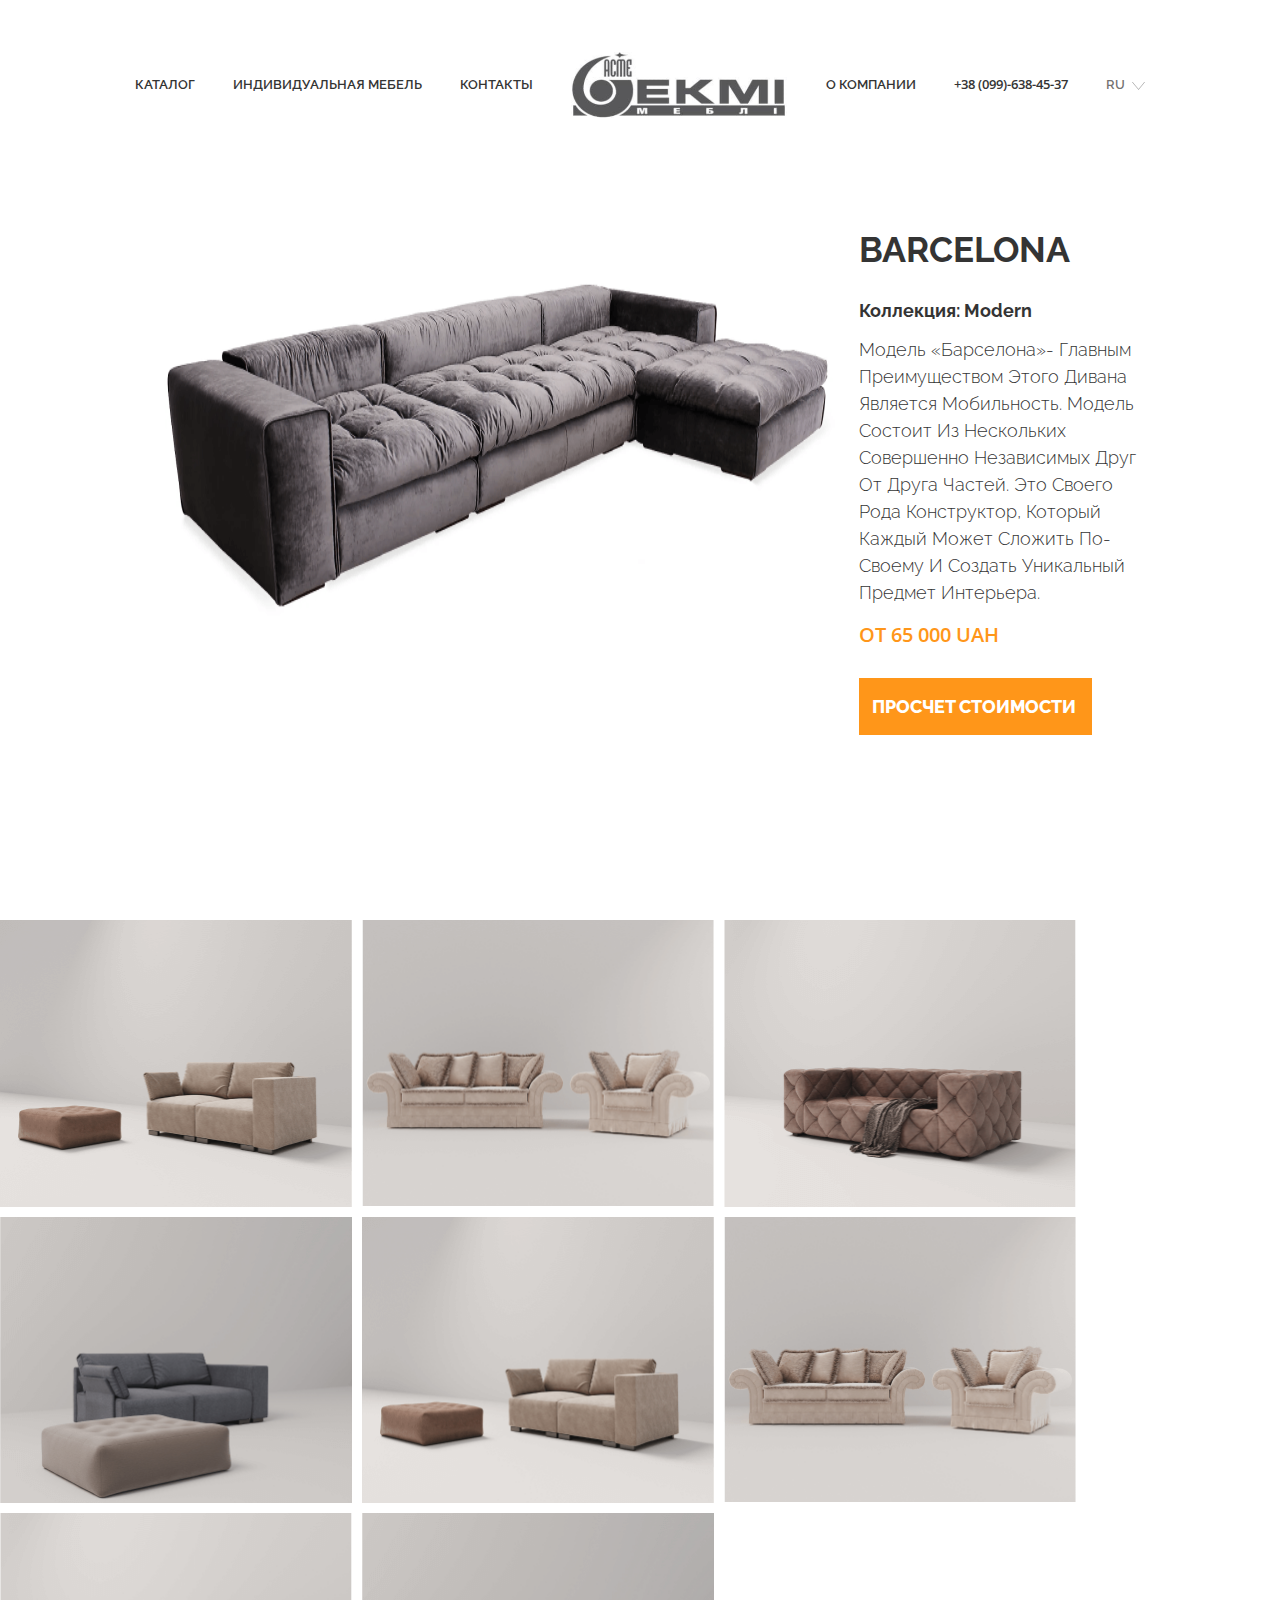
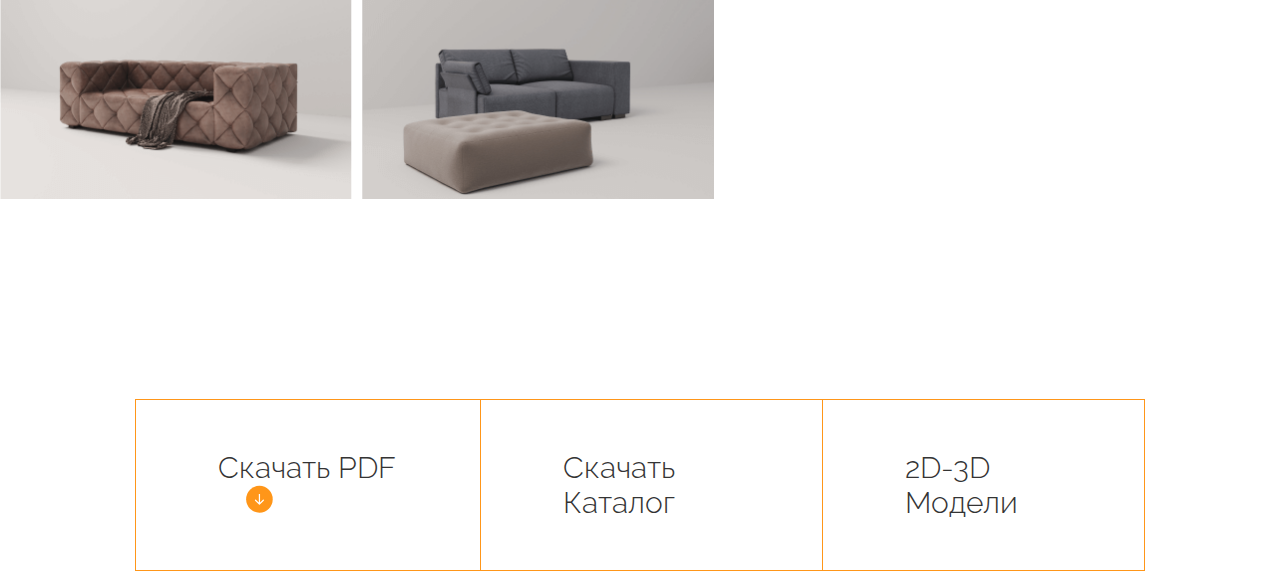
==== single_index.html @ 8197c080 "add more sections" ====
<!DOCTYPE html>
<html lang="en">
<head>
    <meta charset="UTF-8">
    <meta http-equiv="X-UA-Compatible" content="IE=edge">
    <meta name="viewport" content="width=device-width, initial-scale=1.0">
    <link rel="stylesheet" href="./css/main.css">
    <title>About</title>
</head>
<body>
    <header class="header">
        <div class="container header__container">
            <nav class="nav">
                <a href="index" class="nav__link">Каталог</a>
                <a href="index" class="nav__link">Индивидуальная мебель</a>
                <a href="index" class="nav__link">Контакты</a>
                <a href="index" class="nav__logo__link">
                    <img  class="nav__logo__img" src="./images/header-logo.svg" alt="logo image ekmi" width="216" height="66">
                </a>
                <a href="index" class="nav__link">О компании</a>
                <a href="tel:380996384537" class="nav__link1">
                    <h4 class="nav__link__tel">+38 (099)-638-45-37</h4>
                    <img  class="nav__link__icon" src="./images/Vector.svg" alt="tel image" width="21" height="21">
                </a>
                <select  class="nav__select" name="language" id="lang">
                    <option value="russia">ru</option>
                    <option value="british">uk</option>
                    <option value="uzbekistan">uz</option>
                </select>
                <button class="hamburger__btn">
                </button>
            </nav>

            <div class="hamburger__open">

            </div>
        </div>
    </header>

    <section class="hero1">
        <div class="container hero1__container">
            <img  class="hero1__img" src="./images/hero1--img.png" alt="hero iamge" width="724" height="427">
            <div class="hero1__inner">
                <h1 class="hero1__heading">Barcelona</h1>
                <h4 class="hero1__title">Коллекция: Modern</h4>
                <p class="hero1__info">Модель «Барселона»- главным преимуществом этого дивана является мобильность. Модель состоит из нескольких совершенно независимых друг от друга частей. Это своего рода конструктор, который каждый может сложить по-своему и создать уникальный предмет интерьера.</p>
                <h5 class="hero1__text">от 65 000 uah</h5>
                <a href="#" class="hero1__link">просчет стоимости</a>
            </div>
        </div>
    </section>

    <section class="list">
        <div class="container list__container">
            <ul class="list__list">
                <li class="list__list__li">
                    <img  class=" list__img1" src="./images/hero1-1.png" alt="list image" width="352" height="287">
                </li>
    
                <li class="list__list__li">
                    <img  class=" list__img1" src="./images/hero1-2.png" alt="list image" width="352" height="287">
                </li>
    
                <li class="list__list__li">
                    <img  class="list__img" src="./images/hero1-3.png" alt="list image" width="352" height="287">
                </li>
    
                <li class="list__list__li">
                    <img  class="list__img" src="./images/hero1-4.png" alt="list image" width="352" height="287">
                </li>

                <li class="list__list__li">
                    <img  class="list__img" src="./images/hero1-1.png" alt="list image" width="352" height="287">
                </li>
    
                <li class="list__list__li">
                    <img  class="list__img" src="./images/hero1-2.png" alt="list image" width="352" height="287">
                </li>
    
                <li class="list__list__li">
                    <img  class="list__img" src="./images/hero1-3.png" alt="list image" width="352" height="287">
                </li>
    
                <li class="list__list__li">
                    <img  class="list__img" src="./images/hero1-4.png" alt="list image" width="352" height="287">
                </li>
            </ul>
        </div>
    </section>

    <section class="table">
        <div class="container table__container">
            <div class="table__table">
                <h3 class="table__row table__th1 table__row3">Скачать PDF</h3>
                <h3 class="table__row table__row1">Скачать каталог</h3> 
                <h3 class="table__row table__row2">2D-3D модели</h3>
            </div>
        </div>
    </section>


</body>
</html>
---- css/main.css ----
/*! normalize.css v8.0.1 | MIT License | github.com/necolas/normalize.css */
/* Document
   ========================================================================== */
/**
 * 1. Correct the line height in all browsers.
 * 2. Prevent adjustments of font size after orientation changes in iOS.
 */
html {
  line-height: 1.15;
  /* 1 */
  -webkit-text-size-adjust: 100%;
  /* 2 */
}

/* Sections
     ========================================================================== */
/**
   * Remove the margin in all browsers.
   */
body {
  margin: 0;
}

/**
   * Render the `main` element consistently in IE.
   */
main {
  display: block;
}

/**
   * Correct the font size and margin on `h1` elements within `section` and
   * `article` contexts in Chrome, Firefox, and Safari.
   */
h1 {
  font-size: 2em;
  margin: 0.67em 0;
}

/* Grouping content
     ========================================================================== */
/**
   * 1. Add the correct box sizing in Firefox.
   * 2. Show the overflow in Edge and IE.
   */
hr {
  -webkit-box-sizing: content-box;
          box-sizing: content-box;
  /* 1 */
  height: 0;
  /* 1 */
  overflow: visible;
  /* 2 */
}

/**
   * 1. Correct the inheritance and scaling of font size in all browsers.
   * 2. Correct the odd `em` font sizing in all browsers.
   */
pre {
  font-family: monospace, monospace;
  /* 1 */
  font-size: 1em;
  /* 2 */
}

/* Text-level semantics
     ========================================================================== */
/**
   * Remove the gray background on active links in IE 10.
   */
a {
  background-color: transparent;
}

/**
   * 1. Remove the bottom border in Chrome 57-
   * 2. Add the correct text decoration in Chrome, Edge, IE, Opera, and Safari.
   */
abbr[title] {
  border-bottom: none;
  /* 1 */
  text-decoration: underline;
  /* 2 */
  -webkit-text-decoration: underline dotted;
          text-decoration: underline dotted;
  /* 2 */
}

/**
   * Add the correct font weight in Chrome, Edge, and Safari.
   */
b,
strong {
  font-weight: bolder;
}

/**
   * 1. Correct the inheritance and scaling of font size in all browsers.
   * 2. Correct the odd `em` font sizing in all browsers.
   */
code,
kbd,
samp {
  font-family: monospace, monospace;
  /* 1 */
  font-size: 1em;
  /* 2 */
}

/**
   * Add the correct font size in all browsers.
   */
small {
  font-size: 80%;
}

/**
   * Prevent `sub` and `sup` elements from affecting the line height in
   * all browsers.
   */
sub,
sup {
  font-size: 75%;
  line-height: 0;
  position: relative;
  vertical-align: baseline;
}

sub {
  bottom: -0.25em;
}

sup {
  top: -0.5em;
}

/* Embedded content
     ========================================================================== */
/**
   * Remove the border on images inside links in IE 10.
   */
img {
  border-style: none;
}

/* Forms
     ========================================================================== */
/**
   * 1. Change the font styles in all browsers.
   * 2. Remove the margin in Firefox and Safari.
   */
button,
input,
optgroup,
select,
textarea {
  font-family: inherit;
  /* 1 */
  font-size: 100%;
  /* 1 */
  line-height: 1.15;
  /* 1 */
  margin: 0;
  /* 2 */
}

/**
   * Show the overflow in IE.
   * 1. Show the overflow in Edge.
   */
button,
input {
  /* 1 */
  overflow: visible;
}

/**
   * Remove the inheritance of text transform in Edge, Firefox, and IE.
   * 1. Remove the inheritance of text transform in Firefox.
   */
button,
select {
  /* 1 */
  text-transform: none;
}

/**
   * Correct the inability to style clickable types in iOS and Safari.
   */
button,
[type="button"],
[type="reset"],
[type="submit"] {
  -webkit-appearance: button;
}

/**
   * Remove the inner border and padding in Firefox.
   */
button::-moz-focus-inner,
[type="button"]::-moz-focus-inner,
[type="reset"]::-moz-focus-inner,
[type="submit"]::-moz-focus-inner {
  border-style: none;
  padding: 0;
}

/**
   * Restore the focus styles unset by the previous rule.
   */
button:-moz-focusring,
[type="button"]:-moz-focusring,
[type="reset"]:-moz-focusring,
[type="submit"]:-moz-focusring {
  outline: 1px dotted ButtonText;
}

/**
   * Correct the padding in Firefox.
   */
fieldset {
  padding: 0.35em 0.75em 0.625em;
}

/**
   * 1. Correct the text wrapping in Edge and IE.
   * 2. Correct the color inheritance from `fieldset` elements in IE.
   * 3. Remove the padding so developers are not caught out when they zero out
   *    `fieldset` elements in all browsers.
   */
legend {
  -webkit-box-sizing: border-box;
          box-sizing: border-box;
  /* 1 */
  color: inherit;
  /* 2 */
  display: table;
  /* 1 */
  max-width: 100%;
  /* 1 */
  padding: 0;
  /* 3 */
  white-space: normal;
  /* 1 */
}

/**
   * Add the correct vertical alignment in Chrome, Firefox, and Opera.
   */
progress {
  vertical-align: baseline;
}

/**
   * Remove the default vertical scrollbar in IE 10+.
   */
textarea {
  overflow: auto;
}

/**
   * 1. Add the correct box sizing in IE 10.
   * 2. Remove the padding in IE 10.
   */
[type="checkbox"],
[type="radio"] {
  -webkit-box-sizing: border-box;
          box-sizing: border-box;
  /* 1 */
  padding: 0;
  /* 2 */
}

/**
   * Correct the cursor style of increment and decrement buttons in Chrome.
   */
[type="number"]::-webkit-inner-spin-button,
[type="number"]::-webkit-outer-spin-button {
  height: auto;
}

/**
   * 1. Correct the odd appearance in Chrome and Safari.
   * 2. Correct the outline style in Safari.
   */
[type="search"] {
  -webkit-appearance: textfield;
  /* 1 */
  outline-offset: -2px;
  /* 2 */
}

/**
   * Remove the inner padding in Chrome and Safari on macOS.
   */
[type="search"]::-webkit-search-decoration {
  -webkit-appearance: none;
}

/**
   * 1. Correct the inability to style clickable types in iOS and Safari.
   * 2. Change font properties to `inherit` in Safari.
   */
::-webkit-file-upload-button {
  -webkit-appearance: button;
  /* 1 */
  font: inherit;
  /* 2 */
}

/* Interactive
     ========================================================================== */
/*
   * Add the correct display in Edge, IE 10+, and Firefox.
   */
details {
  display: block;
}

/*
   * Add the correct display in all browsers.
   */
summary {
  display: list-item;
}

/* Misc
     ========================================================================== */
/**
   * Add the correct display in IE 10+.
   */
template {
  display: none;
}

/**
   * Add the correct display in IE 10.
   */
[hidden] {
  display: none;
}

/* open-sans-300 - cyrillic */
@font-face {
  font-family: 'Open Sans';
  font-style: normal;
  font-weight: 300;
  src: url("../fonts/open-sans-v28-cyrillic-300.woff2") format("woff2"), url("../fonts/open-sans-v28-cyrillic-300.woff") format("woff"), url("../fonts/open-sans-v28-cyrillic-300.ttf") format("truetype");
}

/* open-sans-600 - cyrillic */
@font-face {
  font-family: 'Open Sans';
  font-style: normal;
  font-weight: 600;
  src: url("../fonts/open-sans-v28-cyrillic-600.woff2") format("woff2"), url("../fonts/open-sans-v28-cyrillic-600.woff") format("woff"), url("../fonts/open-sans-v28-cyrillic-600.ttf") format("truetype");
}

/* raleway-300 - cyrillic */
@font-face {
  font-family: 'Raleway';
  font-style: normal;
  font-weight: 300;
  src: url("../fonts/raleway-v26-cyrillic-300.woff2") format("woff2"), url("../fonts/raleway-v26-cyrillic-300.woff") format("woff"), url("../fonts/raleway-v26-cyrillic-300.ttf") format("truetype");
}

/* raleway-regular - cyrillic */
@font-face {
  font-family: 'Raleway';
  font-style: normal;
  font-weight: 400;
  src: url("../fonts/raleway-v26-cyrillic-regular.woff2") format("woff2"), url("../fonts/raleway-v26-cyrillic-regular.woff") format("woff"), url("../fonts/raleway-v26-cyrillic-regular.ttf") format("truetype");
}

/* raleway-500 - cyrillic */
@font-face {
  font-family: 'Raleway';
  font-style: normal;
  font-weight: 500;
  src: url("../fonts/raleway-v26-cyrillic-500.woff2") format("woff2"), url("../fonts/raleway-v26-cyrillic-500.woff") format("woff"), url("../fonts/raleway-v26-cyrillic-500.ttf") format("truetype");
}

/* raleway-600 - cyrillic */
@font-face {
  font-family: 'Raleway';
  font-style: normal;
  font-weight: 600;
  src: url("../fonts/raleway-v26-cyrillic-600.woff2") format("woff2"), url("../fonts/raleway-v26-cyrillic-600.woff") format("woff"), url("../fonts/raleway-v26-cyrillic-600.ttf") format("truetype");
}

/* raleway-700 - cyrillic */
@font-face {
  font-family: 'Raleway';
  font-style: normal;
  font-weight: 700;
  src: url("../fonts/raleway-v26-cyrillic-700.woff2") format("woff2"), url("../fonts/raleway-v26-cyrillic-700.woff") format("woff"), url("../fonts/raleway-v26-cyrillic-700.ttf") format("truetype");
}

/* raleway-800 - cyrillic */
@font-face {
  font-family: 'Raleway';
  font-style: normal;
  font-weight: 800;
  src: url("../fonts/raleway-v26-cyrillic-800.woff2") format("woff2"), url("../fonts/raleway-v26-cyrillic-800.woff") format("woff"), url("../fonts/raleway-v26-cyrillic-800.ttf") format("truetype");
}

/* roboto-300 - cyrillic */
@font-face {
  font-family: 'Roboto';
  font-style: normal;
  font-weight: 300;
  src: url("../fonts/roboto-v29-cyrillic-300.woff2") format("woff2"), url("../fonts/roboto-v29-cyrillic-300.woff") format("woff"), url("../fonts/roboto-v29-cyrillic-300.ttf") format("truetype");
}

/* roboto-500 - cyrillic */
@font-face {
  font-family: 'Roboto';
  font-style: normal;
  font-weight: 500;
  src: url("../fonts/roboto-v29-cyrillic-500.woff2") format("woff2"), url("../fonts/roboto-v29-cyrillic-500.woff") format("woff"), url("../fonts/roboto-v29-cyrillic-500.ttf") format("truetype");
}

html {
  height: 100%;
  scroll-behavior: smooth;
  -webkit-box-sizing: border-box;
          box-sizing: border-box;
}

*,
*::before,
*::after {
  -webkit-box-sizing: border-box;
          box-sizing: border-box;
  margin: 0;
  padding: 0;
}

body {
  display: -webkit-box;
  display: -ms-flexbox;
  display: flex;
  -webkit-box-orient: vertical;
  -webkit-box-direction: normal;
      -ms-flex-direction: column;
          flex-direction: column;
  height: 100%;
  font-family: 'Raleway', "Arial", sans-serif;
  font-weight: 500;
}

ul {
  list-style: none;
}

a {
  text-decoration: none;
}

img {
  max-width: 100%;
  height: auto;
  vertical-align: middle;
}

.visually-hidden {
  clip: rect(0 0 0 0);
  -webkit-clip-path: inset(50%);
          clip-path: inset(50%);
  height: 1px;
  overflow: hidden;
  position: absolute;
  white-space: nowrap;
  width: 1px;
}

.container {
  width: 100%;
  max-width: 1440px;
  margin: 0 auto;
  padding: 0 135px;
}

.header {
  padding: 52px 0 25px;
}

.nav {
  display: -webkit-box;
  display: -ms-flexbox;
  display: flex;
  -webkit-box-pack: justify;
      -ms-flex-pack: justify;
          justify-content: space-between;
  -webkit-box-align: center;
      -ms-flex-align: center;
          align-items: center;
}

.nav__link {
  font-weight: 600;
  font-size: 13px;
  line-height: 150%;
  display: -webkit-box;
  display: -ms-flexbox;
  display: flex;
  -webkit-box-align: center;
      -ms-flex-align: center;
          align-items: center;
  text-transform: uppercase;
  color: #343434;
}

.nav__select {
  padding-right: 20px;
  background-image: url("./../images/header-down-arrow.svg");
  background-size: auto;
  background-repeat: no-repeat;
  background-position: center right;
  -webkit-appearance: none;
     -moz-appearance: none;
          appearance: none;
  text-transform: uppercase;
  font-weight: 600;
  font-size: 13px;
  line-height: 150%;
  display: -webkit-box;
  display: -ms-flexbox;
  display: flex;
  -webkit-box-align: center;
      -ms-flex-align: center;
          align-items: center;
  color: rgba(52, 52, 52, 0.7);
  border: none;
  background-color: #fff;
}

.nav__link__tel {
  font-family: 'Open Sans';
  font-weight: 600;
  font-size: 13px;
  line-height: 150%;
  text-transform: uppercase;
  color: #343434;
}

.hamburger__btn {
  border: none;
  display: none;
  background-color: #ffffff;
}

.main {
  -webkit-box-flex: 1;
      -ms-flex-positive: 1;
          flex-grow: 1;
}

.hero__list {
  display: -webkit-box;
  display: -ms-flexbox;
  display: flex;
  -webkit-box-align: center;
      -ms-flex-align: center;
          align-items: center;
  margin-bottom: 60px;
}

.hero__link {
  display: -webkit-box;
  display: -ms-flexbox;
  display: flex;
  -webkit-box-orient: vertical;
  -webkit-box-direction: normal;
      -ms-flex-direction: column;
          flex-direction: column;
  -webkit-box-align: center;
      -ms-flex-align: center;
          align-items: center;
}

.hero__title1 {
  -webkit-transform: translateX(17px);
          transform: translateX(17px);
  text-align: center;
}

.hero__title {
  font-family: 'Open Sans';
  font-weight: 600;
  font-size: 13px;
  line-height: 150%;
  -webkit-transform: translateX(13px);
          transform: translateX(13px);
  display: -webkit-box;
  display: -ms-flexbox;
  display: flex;
  -webkit-box-align: center;
      -ms-flex-align: center;
          align-items: center;
  text-transform: uppercase;
  color: #343434;
}

.hero__block__select {
  padding-right: 20px;
  background-image: url("./../images/header-down-arrow.svg");
  background-size: auto;
  background-repeat: no-repeat;
  background-position: center right;
  -webkit-appearance: none;
     -moz-appearance: none;
          appearance: none;
  text-transform: uppercase;
  font-weight: 600;
  font-size: 13px;
  line-height: 150%;
  display: -webkit-box;
  display: -ms-flexbox;
  display: flex;
  -webkit-box-align: center;
      -ms-flex-align: center;
          align-items: center;
  color: rgba(52, 52, 52, 0.7);
  border: none;
  cursor: pointer;
  background-color: #fff;
}

.select__btn__btn {
  border: none;
  cursor: pointer;
}

.hero__block {
  display: -webkit-box;
  display: -ms-flexbox;
  display: flex;
  -webkit-box-pack: justify;
      -ms-flex-pack: justify;
          justify-content: space-between;
  -webkit-box-align: center;
      -ms-flex-align: center;
          align-items: center;
}

.select__btn {
  display: -webkit-box;
  display: -ms-flexbox;
  display: flex;
  -webkit-column-gap: 20px;
          column-gap: 20px;
}

.hero__btn {
  display: -webkit-box;
  display: -ms-flexbox;
  display: flex;
  -webkit-box-align: center;
      -ms-flex-align: center;
          align-items: center;
  -webkit-box-pack: justify;
      -ms-flex-pack: justify;
          justify-content: space-between;
  -webkit-column-gap: 43px;
          column-gap: 43px;
}

.hero__form {
  display: -webkit-box;
  display: -ms-flexbox;
  display: flex;
  -webkit-box-align: center;
      -ms-flex-align: center;
          align-items: center;
  border: 1px solid #343434;
}

.hero__input {
  padding: 7px 0 6px 12px;
  font-size: 18px;
  line-height: 127.5%;
  display: -webkit-box;
  display: -ms-flexbox;
  display: flex;
  -webkit-box-align: center;
      -ms-flex-align: center;
          align-items: center;
  letter-spacing: 0.05em;
  border: none;
  outline: none;
  color: black;
}

.hero__input::-webkit-input-placeholder {
  color: #D1D1D1;
}

.hero__input:-ms-input-placeholder {
  color: #D1D1D1;
}

.hero__input::-ms-input-placeholder {
  color: #D1D1D1;
}

.hero__input::placeholder {
  color: #D1D1D1;
}

.form__img {
  margin-right: 12px;
  cursor: pointer;
}

.nav__link__icon {
  display: none;
}

.small__btn__btn {
  display: none;
}

.product {
  margin-top: 68px;
}

.product__list {
  margin-bottom: 60px;
  display: -webkit-box;
  display: -ms-flexbox;
  display: flex;
  -ms-flex-wrap: wrap;
      flex-wrap: wrap;
  gap: 68px 30px;
}

.product__list_item {
  padding-left: 10px;
  display: -webkit-box;
  display: -ms-flexbox;
  display: flex;
  -webkit-box-align: center;
      -ms-flex-align: center;
          align-items: center;
  -ms-flex-pack: distribute;
      justify-content: space-around;
  min-width: 570px;
  min-height: 278px;
  background-color: #F2F3F5;
}

.product__title {
  font-size: 18px;
  line-height: 22px;
  text-transform: uppercase;
  color: #4B4844;
}

.product__info {
  max-width: 259px;
  font-weight: 300;
  font-size: 12px;
  line-height: 127.5%;
  display: -webkit-box;
  display: -ms-flexbox;
  display: flex;
  -webkit-box-align: center;
      -ms-flex-align: center;
          align-items: center;
  letter-spacing: 0.1em;
  color: #4B4844;
}

.product__button {
  min-width: 1170px;
  display: -webkit-box;
  display: -ms-flexbox;
  display: flex;
  -webkit-box-align: center;
      -ms-flex-align: center;
          align-items: center;
  -webkit-box-pack: center;
      -ms-flex-pack: center;
          justify-content: center;
  gap: 15px;
}

.product__btn {
  background-color: #ffffff;
  border: none;
}

.button__link {
  margin: 73px auto 0;
  max-width: 188px;
  padding: 14px 15px;
  display: block;
  font-weight: 700;
  font-size: 16px;
  line-height: 150%;
  text-align: center;
  text-transform: uppercase;
  color: #ffffff;
  background-color: #FF9619;
}

.button__link:hover {
  background-color: #da5c5c;
  -webkit-transition: 0.3s;
  transition: 0.3s;
}

.post {
  margin-top: 160px;
  background-color: #A9C2BE;
}

.post__container {
  background-image: url("./../images/20000_Post.png");
  background-size: 670px 578px;
  background-position: left center;
  background-repeat: no-repeat;
  max-width: 1167px;
  padding: 26px 0 36px;
}

.post__block {
  -webkit-transform: translateX(600px);
          transform: translateX(600px);
  max-width: 470px;
  padding: 31px 49px 17px 50px;
  background-color: #fff;
}

.post__title {
  font-size: 14px;
  line-height: 16px;
  color: #FF9619;
}

.post__heading {
  margin: 15px 0 20px;
  font-weight: 700;
  font-size: 28px;
  line-height: 33px;
  text-transform: uppercase;
  color: #343434;
}

.post__form {
  display: -webkit-box;
  display: -ms-flexbox;
  display: flex;
  -webkit-box-orient: vertical;
  -webkit-box-direction: normal;
      -ms-flex-direction: column;
          flex-direction: column;
}

.post__input {
  margin-bottom: 25px;
  border: none;
  padding-bottom: 5px;
  border-bottom: 1px solid #d1d1d1;
}

.post__input::-webkit-input-placeholder {
  font-weight: 400;
  font-size: 14px;
  line-height: 16px;
  color: #343434;
  opacity: 0.5;
}

.post__input:-ms-input-placeholder {
  font-weight: 400;
  font-size: 14px;
  line-height: 16px;
  color: #343434;
  opacity: 0.5;
}

.post__input::-ms-input-placeholder {
  font-weight: 400;
  font-size: 14px;
  line-height: 16px;
  color: #343434;
  opacity: 0.5;
}

.post__input::placeholder {
  font-weight: 400;
  font-size: 14px;
  line-height: 16px;
  color: #343434;
  opacity: 0.5;
}

.input__block {
  display: -webkit-box;
  display: -ms-flexbox;
  display: flex;
  -webkit-box-align: center;
      -ms-flex-align: center;
          align-items: center;
}

.checkbox__title {
  font-weight: 400;
  font-size: 11px;
  line-height: 13px;
  color: #343434;
  opacity: 0.5;
}

.input__checkbox[type="checkbox"] {
  margin-right: 10px;
  width: 20px;
  height: 20px;
  background-color: #000;
  border: 1px solid #D1D1D1;
}

.button__input {
  margin-top: 29px;
  margin-left: 73px;
  width: 209px;
  padding: 13px 20px;
  font-weight: 700;
  font-size: 16px;
  line-height: 150%;
  text-align: center;
  text-transform: uppercase;
  color: #FFFFFF;
  background-color: #FF9619;
  border: none;
}

.post__block:before {
  display: inline-block;
  content: '';
  background-image: url("./../images/o.svg");
  background-size: contain;
  background-repeat: no-repeat;
  width: 118px;
  height: 131px;
  position: absolute;
  left: -78px;
  top: -16px;
}

.footer {
  margin-top: 300px;
  padding-top: 80px;
  background-color: #5B5B5B;
}

.footer__container {
  position: relative;
  display: -webkit-box;
  display: -ms-flexbox;
  display: flex;
  -webkit-box-orient: vertical;
  -webkit-box-direction: normal;
      -ms-flex-direction: column;
          flex-direction: column;
}

.footer__container:after {
  position: absolute;
  display: block;
  content: '';
  background-image: url("./../images/footer__ekmi.svg");
  background-repeat: no-repeat;
  background-size: contain;
  background-position: right;
  width: 364px;
  height: 96px;
  top: -173px;
  right: 0;
  padding-top: 60px;
}

.footer__list {
  display: -webkit-box;
  display: -ms-flexbox;
  display: flex;
  gap: 100px;
}

.footer__list__item1 {
  display: -webkit-box;
  display: -ms-flexbox;
  display: flex;
  -webkit-box-orient: vertical;
  -webkit-box-direction: normal;
      -ms-flex-direction: column;
          flex-direction: column;
  gap: 32px;
  margin-left: 80px;
}

.footer__tel__link {
  font-family: 'Open Sans';
  font-weight: 600;
  font-size: 13px;
  line-height: 150%;
  display: -webkit-box;
  display: -ms-flexbox;
  display: flex;
  -webkit-box-align: center;
      -ms-flex-align: center;
          align-items: center;
  text-transform: uppercase;
  color: #FFFFFF;
}

.footer__btn {
  position: relative;
  padding: 7px 40px 8px 20px;
  font-family: 'Open Sans';
  font-style: normal;
  font-weight: 600;
  font-size: 13px;
  line-height: 150%;
  display: -webkit-box;
  display: -ms-flexbox;
  display: flex;
  -webkit-box-align: center;
      -ms-flex-align: center;
          align-items: center;
  text-transform: uppercase;
  color: #FFFFFF;
  background-color: #FF9619;
  border: none;
  display: flex;
  -ms-flex-pack: distribute;
      justify-content: space-around;
  cursor: pointer;
}

.footer__btn:after {
  right: 11px;
  position: absolute;
  display: block;
  content: '';
  background-image: url("./../images/footer-arrow.svg");
  background-repeat: no-repeat;
  background-size: contain;
  background-position: right center;
  width: 14.45px;
  height: 12px;
}

.footer__link {
  font-size: 13px;
  line-height: 150%;
  display: -webkit-box;
  display: -ms-flexbox;
  display: flex;
  -webkit-box-align: center;
      -ms-flex-align: center;
          align-items: center;
  letter-spacing: 0.16em;
  text-transform: capitalize;
  color: #FFFFFF;
  margin-bottom: 25px;
}

.footer__list__item {
  display: -webkit-box;
  display: -ms-flexbox;
  display: flex;
  -webkit-box-orient: vertical;
  -webkit-box-direction: normal;
      -ms-flex-direction: column;
          flex-direction: column;
}

.footer__info {
  -webkit-box-pack: center;
      -ms-flex-pack: center;
          justify-content: center;
  margin-bottom: 29px;
  margin-top: 80px;
  font-size: 12px;
  line-height: 150%;
  display: -webkit-box;
  display: -ms-flexbox;
  display: flex;
  -webkit-box-align: center;
      -ms-flex-align: center;
          align-items: center;
  text-align: center;
  letter-spacing: 0.16em;
  text-transform: capitalize;
  color: #FFFFFF;
}

.footer__block {
  display: -webkit-box;
  display: -ms-flexbox;
  display: flex;
  -webkit-box-align: center;
      -ms-flex-align: center;
          align-items: center;
  max-width: 70px;
  -webkit-box-pack: justify;
      -ms-flex-pack: justify;
          justify-content: space-between;
}

.footer__top {
  display: none;
}

@media only screen and (max-width: 375px) {
  .header > .container {
    padding: 0px 18px 0;
  }
  .header {
    padding: 14px 0 30px;
  }
  .nav {
    display: -webkit-box;
    display: -ms-flexbox;
    display: flex;
    -webkit-box-pack: justify;
        -ms-flex-pack: justify;
            justify-content: space-between;
    -webkit-box-align: center;
        -ms-flex-align: center;
            align-items: center;
  }
  .hamburger__btn {
    display: block;
  }
  .nav__select {
    -webkit-box-ordinal-group: 0;
        -ms-flex-order: -1;
            order: -1;
    background-color: #fff;
  }
  .nav__link {
    display: none;
  }
  .nav__logo__link {
    -webkit-box-ordinal-group: -1;
        -ms-flex-order: -2;
            order: -2;
  }
  .nav__logo__img {
    width: 111px;
    height: 34px;
  }
  .nav__select {
    padding-right: 20px;
    background-image: url("./../images/header-down-arrow.svg");
    background-size: auto;
    background-repeat: no-repeat;
    background-position: center right;
    -webkit-appearance: none;
       -moz-appearance: none;
            appearance: none;
    text-transform: uppercase;
    font-weight: 600;
    font-size: 13px;
    line-height: 150%;
    display: -webkit-box;
    display: -ms-flexbox;
    display: flex;
    -webkit-box-align: center;
        -ms-flex-align: center;
            align-items: center;
    color: rgba(52, 52, 52, 0.7);
    border: none;
  }
  .nav__link__tel {
    display: none;
  }
  .nav__link__icon {
    display: block;
  }
  .hero__list {
    display: none;
  }
  .hero__link {
    display: none;
  }
  .hero > .container {
    padding: 0 58px 0 17px;
  }
  .hero__block__select {
    background-color: #fff;
  }
  .select__btn__btn {
    border: none;
  }
  .hero__block {
    text-align: left;
    display: -webkit-box;
    display: -ms-flexbox;
    display: flex;
    -webkit-box-orient: vertical;
    -webkit-box-direction: normal;
        -ms-flex-direction: column;
            flex-direction: column;
    -webkit-box-align: start;
        -ms-flex-align: start;
            align-items: flex-start;
  }
  .select__btn {
    display: none;
    -webkit-column-gap: 20px;
            column-gap: 20px;
  }
  .hero__btn {
    display: -webkit-box;
    display: -ms-flexbox;
    display: flex;
    -webkit-box-align: center;
        -ms-flex-align: center;
            align-items: center;
    -webkit-box-pack: justify;
        -ms-flex-pack: justify;
            justify-content: space-between;
    -webkit-column-gap: 43px;
            column-gap: 43px;
  }
  .hero__form {
    margin-left: 36px;
    margin-top: 30px;
    display: -webkit-box;
    display: -ms-flexbox;
    display: flex;
    -webkit-box-align: center;
        -ms-flex-align: center;
            align-items: center;
    border: 1px solid #343434;
  }
  .hero__input {
    padding: 7px 0 6px 12px;
    font-size: 18px;
    line-height: 127.5%;
    display: -webkit-box;
    display: -ms-flexbox;
    display: flex;
    -webkit-box-align: center;
        -ms-flex-align: center;
            align-items: center;
    letter-spacing: 0.05em;
    border: none;
    outline: none;
    color: black;
  }
  .hero__button {
    display: -webkit-box;
    display: -ms-flexbox;
    display: flex;
    min-width: 300px;
    -webkit-box-pack: justify;
        -ms-flex-pack: justify;
            justify-content: space-between;
    -webkit-box-align: center;
        -ms-flex-align: center;
            align-items: center;
  }
  .nav__link__icon {
    display: none;
  }
  .small__btn__btn {
    display: inline-block;
    border: none;
    background-color: #ffffff;
  }
  .product > .container {
    padding: 0;
  }
  .product {
    margin-top: 60px;
    margin-left: 22px;
  }
  .product__img {
    display: none;
  }
  .product__list {
    max-width: 341px;
    display: -webkit-box;
    display: -ms-flexbox;
    display: flex;
    -ms-flex-wrap: wrap;
        flex-wrap: wrap;
    gap: 70px 19px;
  }
  .product__list_item {
    padding-left: 10px;
    display: -webkit-box;
    display: -ms-flexbox;
    display: flex;
    -webkit-box-align: center;
        -ms-flex-align: center;
            align-items: center;
    -webkit-box-orient: vertical;
    -webkit-box-direction: normal;
        -ms-flex-direction: column;
            flex-direction: column;
    min-width: 160px;
    min-height: 165px;
    background-color: #F2F3F5;
  }
  .product__title {
    -webkit-transform: translateY(105px);
            transform: translateY(105px);
    font-size: 18px;
    line-height: 22px;
    text-transform: uppercase;
    color: #4B4844;
  }
  .product__info {
    display: none;
  }
  .product__list_item {
    background-position: center;
    background-size: auto;
    background-repeat: no-repeat;
  }
  .product__list_item1 {
    background-image: url("./../images/1.png");
  }
  .product__list_item2 {
    background-image: url("./../images/2.png");
  }
  .product__list_item3 {
    background-image: url("./../images/3.png");
  }
  .product__list_item4 {
    background-image: url("./../images/4.png");
  }
  .product__list_item5 {
    background-image: url("./../images/5.png");
  }
  .product__list_item6 {
    background-image: url("./../images/6.png");
  }
  .product__list_item7 {
    background-image: url("./../images/7.png");
  }
  .product__list_item8 {
    background-image: url("./../images/8.png");
  }
  .product__list_item9 {
    background-image: url("./../images/9.png");
  }
  .product__list_item10 {
    background-image: url("./../images/10.png");
  }
  .product__list_item11 {
    background-image: url("./../images/11.png");
  }
  .product__list_item12 {
    background-image: url("./../images/12.png");
  }
  .product__list_item13 {
    background-image: url("./../images/13.png");
  }
  .product__list_item14 {
    background-image: url("./../images/14.png");
  }
  .product__list_item15 {
    background-image: url("./../images/15.png");
  }
  .product__list_item16 {
    background-image: url("./../images/16.png");
  }
  .product__button {
    min-width: 0;
    width: 353px;
    display: -webkit-box;
    display: -ms-flexbox;
    display: flex;
    -webkit-box-align: center;
        -ms-flex-align: center;
            align-items: center;
    -webkit-box-pack: center;
        -ms-flex-pack: center;
            justify-content: center;
    gap: 15px;
  }
  .product__btn {
    background-color: #ffffff;
    border: none;
  }
  .button__link {
    margin: 40px auto 0;
    max-width: 188px;
    padding: 14px 15px;
    display: block;
    font-weight: 700;
    font-size: 16px;
    line-height: 150%;
    text-align: center;
    text-transform: uppercase;
    color: #ffffff;
    background-color: #FF9619;
  }
  .button__link:hover {
    background-color: #da5c5c;
    -webkit-transition: 0.3s;
    transition: 0.3s;
  }
  .post {
    margin-top: 160px;
    margin-bottom: 160px;
    background-color: #A9C2BE;
  }
  .post__container {
    background-color: #A9C2BE;
    background-image: none;
    max-width: 1167px;
    padding: 26px 0 36px;
  }
  .post__block {
    -webkit-transform: translateX(17px);
            transform: translateX(17px);
    max-width: 340px;
    padding: 31px 35px 17px 36px;
    background-color: #fff;
  }
  .post__title {
    font-size: 10px;
    line-height: 12px;
    color: #FF9619;
  }
  .post__heading {
    margin: 11px 0 20px;
    font-weight: 700;
    font-size: 20px;
    line-height: 23px;
    text-transform: uppercase;
    color: #343434;
  }
  .post__form {
    display: -webkit-box;
    display: -ms-flexbox;
    display: flex;
    -webkit-box-orient: vertical;
    -webkit-box-direction: normal;
        -ms-flex-direction: column;
            flex-direction: column;
  }
  .post__input {
    margin-bottom: 25px;
    border: none;
    padding-bottom: 5px;
    border-bottom: 1px solid #d1d1d1;
  }
  .post__input::-webkit-input-placeholder {
    font-size: 10px;
    line-height: 12px;
  }
  .post__input:-ms-input-placeholder {
    font-size: 10px;
    line-height: 12px;
  }
  .post__input::-ms-input-placeholder {
    font-size: 10px;
    line-height: 12px;
  }
  .post__input::placeholder {
    font-size: 10px;
    line-height: 12px;
  }
  .input__block {
    display: -webkit-box;
    display: -ms-flexbox;
    display: flex;
    -webkit-box-align: center;
        -ms-flex-align: center;
            align-items: center;
  }
  .checkbox__title {
    max-width: 247px;
  }
  .input__checkbox[type="checkbox"] {
    margin-right: 7px;
    width: 14px;
    height: 14px;
  }
  .button__input {
    margin-top: 29px;
    margin-left: 40px;
    font-size: 14px;
    width: 180px;
    padding: 11px 16px;
  }
  .post__block:before {
    display: none;
  }
  .footer {
    display: none;
    margin-top: 90px;
    padding-top: 60px;
    background-color: #5B5B5B;
  }
  .footer__top .container {
    position: relative;
    padding: 0px 36px 0px;
  }
  .footer__top {
    padding-top: 61px;
    display: block;
    background: #5B5B5B;
  }
  .footer__top__list {
    display: -webkit-box;
    display: -ms-flexbox;
    display: flex;
  }
  .footer__link0 {
    margin-top: 23px;
    font-size: 13px;
    line-height: 150%;
    display: -webkit-box;
    display: -ms-flexbox;
    display: flex;
    -webkit-box-align: center;
        -ms-flex-align: center;
            align-items: center;
    letter-spacing: 0.16em;
    text-transform: capitalize;
    color: #FFFFFF;
  }
  .footer__btn0 {
    margin-top: 71px;
    margin-bottom: 51px;
    position: relative;
    padding: 7px 40px 8px 20px;
    font-family: 'Open Sans';
    font-style: normal;
    font-weight: 600;
    font-size: 13px;
    line-height: 150%;
    display: -webkit-box;
    display: -ms-flexbox;
    display: flex;
    -webkit-box-align: center;
        -ms-flex-align: center;
            align-items: center;
    text-transform: uppercase;
    color: #FFFFFF;
    background-color: #FF9619;
    border: none;
    display: flex;
    -ms-flex-pack: distribute;
        justify-content: space-around;
    cursor: pointer;
  }
  .footer__btn0:after {
    right: 11px;
    position: absolute;
    display: block;
    content: '';
    background-image: url("./../images/footer-arrow.svg");
    background-repeat: no-repeat;
    background-size: contain;
    background-position: right center;
    width: 14.45px;
    height: 12px;
  }
  .socials0 {
    margin-bottom: 59px;
    display: -webkit-box;
    display: -ms-flexbox;
    display: flex;
    max-width: 271px;
    -webkit-box-pack: justify;
        -ms-flex-pack: justify;
            justify-content: space-between;
  }
  .footer__block0 {
    display: -webkit-box;
    display: -ms-flexbox;
    display: flex;
    -webkit-box-align: center;
        -ms-flex-align: center;
            align-items: center;
    gap: 15px;
  }
  .footer__top__link__logo {
    display: block;
    margin-left: 67px;
    padding-bottom: 34px;
  }
  .footer__info0 {
    width: 326px;
    height: 16px;
    left: 24px;
    top: 3596px;
    font-family: 'Raleway';
    font-style: normal;
    font-weight: 500;
    font-size: 10px;
    line-height: 150%;
    display: -webkit-box;
    display: -ms-flexbox;
    display: flex;
    -webkit-box-align: center;
        -ms-flex-align: center;
            align-items: center;
    text-align: center;
    letter-spacing: 0.16em;
    text-transform: capitalize;
    color: #FFFFFF;
    margin-bottom: 27px;
  }
  .footer__top__container:after {
    position: absolute;
    display: block;
    content: '';
    background-image: url("./../images/footer__ekmi.svg");
    background-repeat: no-repeat;
    background-size: contain;
    background-position: right;
    width: 223px;
    height: 60px;
    top: -119px;
    right: 20px;
    padding-top: 60px;
  }
}

.header {
  padding: 52px 0 25px;
}

.header__container {
  position: relative;
}

.nav {
  display: -webkit-box;
  display: -ms-flexbox;
  display: flex;
  -webkit-box-pack: justify;
      -ms-flex-pack: justify;
          justify-content: space-between;
  -webkit-box-align: center;
      -ms-flex-align: center;
          align-items: center;
}

.nav__link {
  font-weight: 600;
  font-size: 13px;
  line-height: 150%;
  display: -webkit-box;
  display: -ms-flexbox;
  display: flex;
  -webkit-box-align: center;
      -ms-flex-align: center;
          align-items: center;
  text-transform: uppercase;
  color: #343434;
}

.nav__select {
  padding-right: 20px;
  background-image: url("./../images/header-down-arrow.svg");
  background-size: auto;
  background-repeat: no-repeat;
  background-position: center right;
  -webkit-appearance: none;
     -moz-appearance: none;
          appearance: none;
  text-transform: uppercase;
  font-weight: 600;
  font-size: 13px;
  line-height: 150%;
  display: -webkit-box;
  display: -ms-flexbox;
  display: flex;
  -webkit-box-align: center;
      -ms-flex-align: center;
          align-items: center;
  color: rgba(52, 52, 52, 0.7);
  border: none;
  background-color: #fff;
}

.nav__link__tel {
  font-family: 'Open Sans';
  font-weight: 600;
  font-size: 13px;
  line-height: 150%;
  text-transform: uppercase;
  color: #343434;
}

.hamburger__btn {
  display: none;
  -ms-flex-negative: 1;
      flex-shrink: 1;
  width: 23px;
  height: 25px;
  background: url("../images/hamburger.svg");
  background-repeat: no-repeat;
  background-color: transparent;
  border: none;
  display: none;
  background-color: #ffffff;
}

.hero1 {
  margin-top: 58px;
  padding-bottom: 185px;
}

.hero1__container {
  display: -webkit-box;
  display: -ms-flexbox;
  display: flex;
  -webkit-box-pack: justify;
      -ms-flex-pack: justify;
          justify-content: space-between;
}

.hero1__heading {
  font-weight: 700;
  font-size: 35px;
  line-height: 150%;
  display: -webkit-box;
  display: -ms-flexbox;
  display: flex;
  -webkit-box-align: center;
      -ms-flex-align: center;
          align-items: center;
  text-transform: uppercase;
  color: #343434;
}

.hero1__title {
  font-size: 18px;
  line-height: 21px;
  text-transform: capitalize;
  color: #343434;
}

.hero1__info {
  margin-top: 15px;
  margin-bottom: 15px;
  font-weight: 300;
  font-size: 18px;
  line-height: 150%;
  display: -webkit-box;
  display: -ms-flexbox;
  display: flex;
  -webkit-box-align: center;
      -ms-flex-align: center;
          align-items: center;
  text-transform: capitalize;
  color: #343434;
}

.hero1__text {
  margin-bottom: 30px;
  font-family: 'Open Sans';
  font-weight: 600;
  font-size: 20px;
  line-height: 27px;
  text-transform: uppercase;
  color: #FF9619;
}

.hero1__link {
  display: block;
  max-width: 233px;
  padding: 15px 13px;
  font-weight: 800;
  font-size: 18px;
  line-height: 150%;
  display: -webkit-box;
  display: -ms-flexbox;
  display: flex;
  -webkit-box-align: center;
      -ms-flex-align: center;
          align-items: center;
  text-align: center;
  text-transform: uppercase;
  color: #FFFFFF;
  background-color: #FF9619;
}

.list .container {
  padding: 0;
}

.list__list {
  display: -webkit-box;
  display: -ms-flexbox;
  display: flex;
  -ms-flex-wrap: wrap;
      flex-wrap: wrap;
  gap: 10px;
  margin-bottom: 200px;
}

.table__table {
  display: -webkit-box;
  display: -ms-flexbox;
  display: flex;
  -webkit-box-align: center;
      -ms-flex-align: center;
          align-items: center;
  -webkit-box-pack: justify;
      -ms-flex-pack: justify;
          justify-content: space-between;
}

.table__row {
  padding: 50px 82px;
  border: 1px solid #FF9619;
  font-weight: 300;
  font-size: 30px;
  line-height: 35px;
  text-transform: capitalize;
  color: #343434;
}

.table__row1 {
  border-left: none;
  border-right: none;
}

.table__th1::after {
  margin-left: 25px;
  background-position: center;
  content: '';
  display: inline-block;
  background-repeat: no-repeat;
  background-size: contain;
  background-image: url("./../images/table-arrow.svg");
  width: 33px;
  height: 28px;
}

@media only screen and (max-width: 375px) {
  .header > .container {
    padding: 0px 18px 0;
  }
  .header {
    padding: 14px 0 30px;
  }
  .nav {
    display: -webkit-box;
    display: -ms-flexbox;
    display: flex;
    -webkit-box-pack: justify;
        -ms-flex-pack: justify;
            justify-content: space-between;
    -webkit-box-align: center;
        -ms-flex-align: center;
            align-items: center;
  }
  .hamburger__btn {
    display: block;
  }
  .nav__select {
    -webkit-box-ordinal-group: 0;
        -ms-flex-order: -1;
            order: -1;
    background-color: #fff;
  }
  .nav__link {
    display: none;
  }
  .nav__logo__link {
    -webkit-box-ordinal-group: -1;
        -ms-flex-order: -2;
            order: -2;
  }
  .nav__logo__img {
    width: 111px;
    height: 34px;
  }
  .nav__select {
    padding-right: 20px;
    background-image: url("./../images/header-down-arrow.svg");
    background-size: auto;
    background-repeat: no-repeat;
    background-position: center right;
    -webkit-appearance: none;
       -moz-appearance: none;
            appearance: none;
    text-transform: uppercase;
    font-weight: 600;
    font-size: 13px;
    line-height: 150%;
    display: -webkit-box;
    display: -ms-flexbox;
    display: flex;
    -webkit-box-align: center;
        -ms-flex-align: center;
            align-items: center;
    color: rgba(52, 52, 52, 0.7);
    border: none;
  }
  .nav__link__tel {
    display: none;
  }
  .nav__link__icon {
    display: block;
  }
  .hero1 > .container {
    padding: 0 17px;
  }
  .hero1__img {
    width: 340px;
    height: 224px;
  }
  .hero1 {
    margin-top: 42px;
    padding-bottom: 157px;
  }
  .hero1__container {
    display: -webkit-box;
    display: -ms-flexbox;
    display: flex;
    -webkit-box-orient: vertical;
    -webkit-box-direction: normal;
        -ms-flex-direction: column;
            flex-direction: column;
  }
  .hero1__heading {
    font-size: 20px;
  }
  .hero1__title {
    font-size: 16px;
    line-height: 19px;
  }
  .hero1__info {
    margin-top: 15px;
    margin-bottom: 15px;
    font-size: 14px;
  }
  .hero1__text {
    font-size: 20px;
    line-height: 27px;
  }
  .hero1__link {
    display: block;
    max-width: 276px;
    padding: 13px 16px;
    font-size: 16px;
    margin-left: 21px;
  }
  .list .container {
    padding: 0;
  }
  .list__list {
    max-width: 375px;
    display: -webkit-box;
    display: -ms-flexbox;
    display: flex;
    -ms-flex-wrap: wrap;
        flex-wrap: wrap;
    margin-bottom: 112px;
    row-gap: 5px;
  }
  .list__img1 {
    width: 375px;
    height: 306px;
  }
  .list__img {
    display: none;
  }
  .table > .container {
    padding: 0 19px;
  }
  .table__table {
    display: -webkit-box;
    display: -ms-flexbox;
    display: flex;
    -webkit-box-align: center;
        -ms-flex-align: center;
            align-items: center;
    -webkit-box-pack: center;
        -ms-flex-pack: center;
            justify-content: center;
    -ms-flex-wrap: wrap;
        flex-wrap: wrap;
  }
  .table__row {
    padding: 14px 15px;
    border: 1px solid #FF9619;
    font-weight: 300;
    font-size: 18px;
    line-height: 21px;
    text-transform: capitalize;
    color: #343434;
  }
  .table__row1 {
    border: 1px solid #FF9619;
  }
  .table__th1::after {
    margin-left: 4px;
    background-position: center;
    content: '';
    display: inline-block;
    background-repeat: no-repeat;
    background-size: contain;
    background-image: url("./../images/table-arrow.svg");
    width: 17px;
    height: 18px;
  }
}
/*# sourceMappingURL=main.css.map */
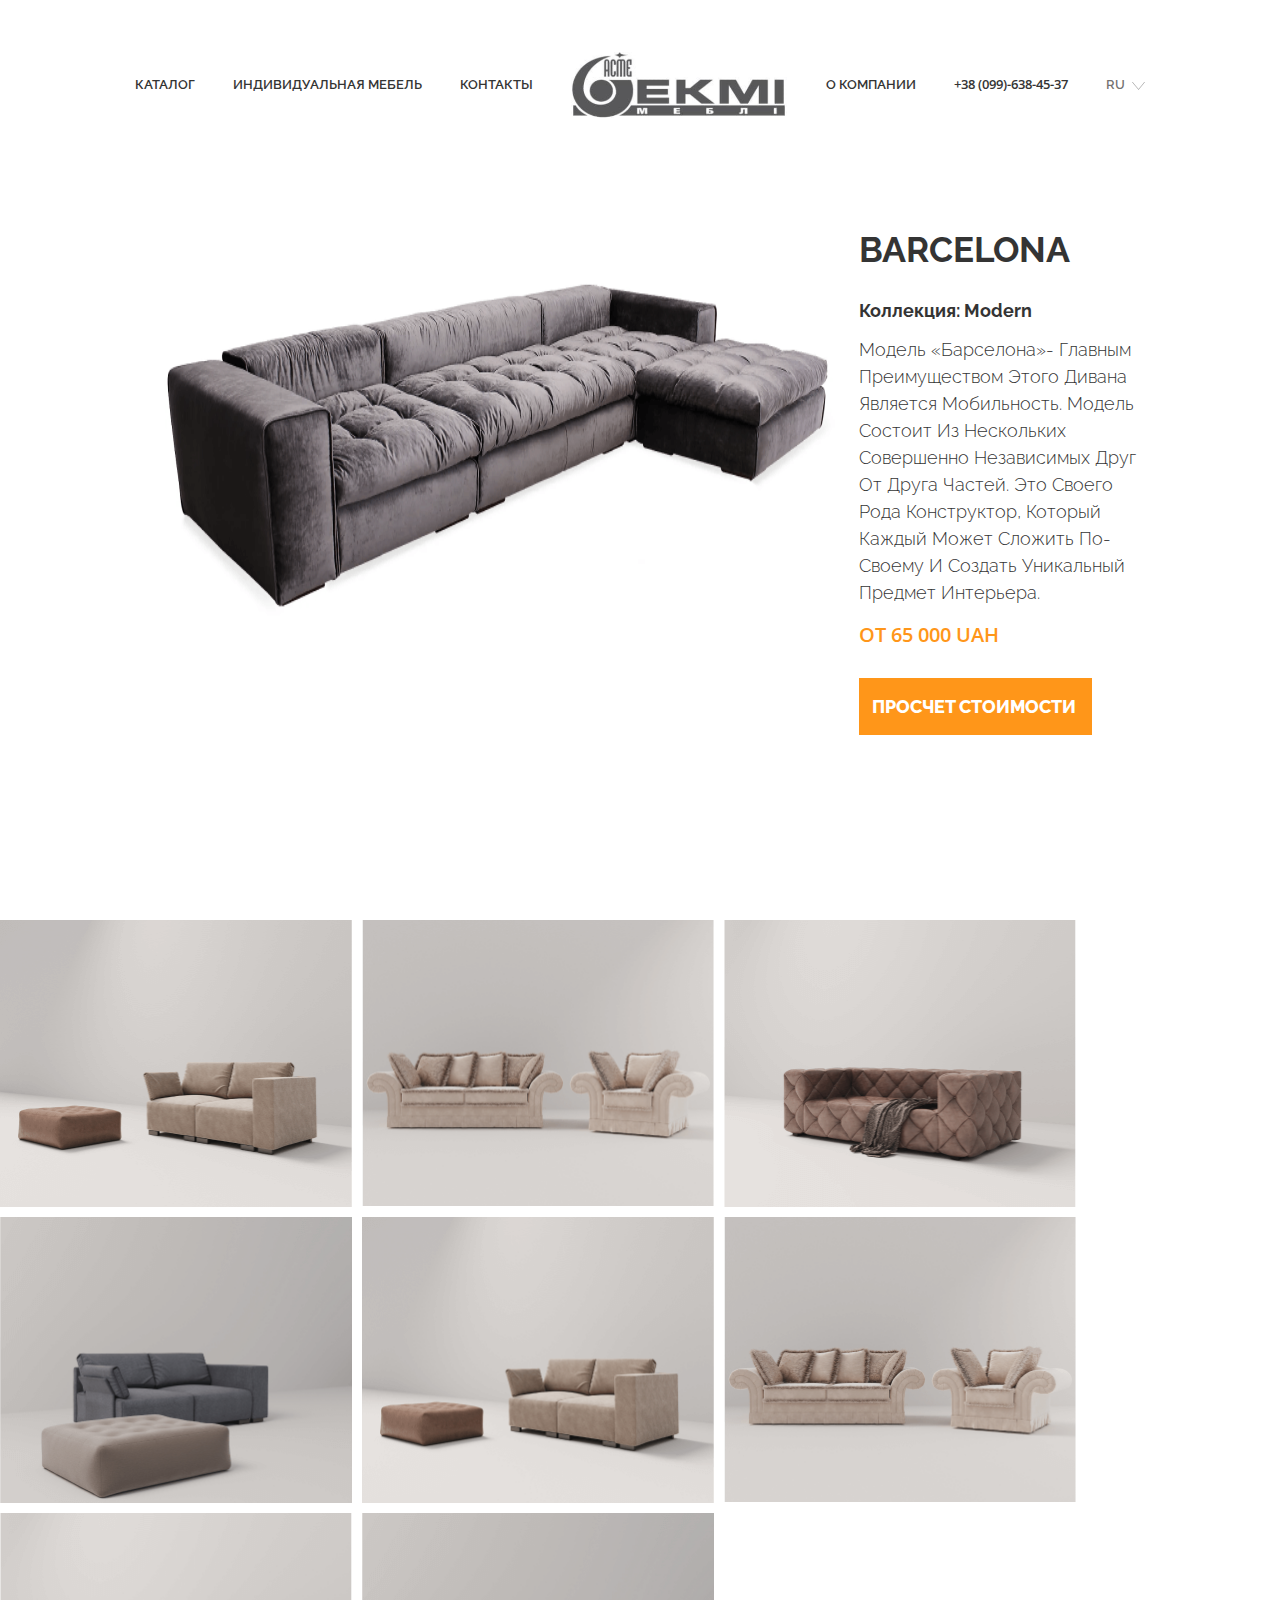
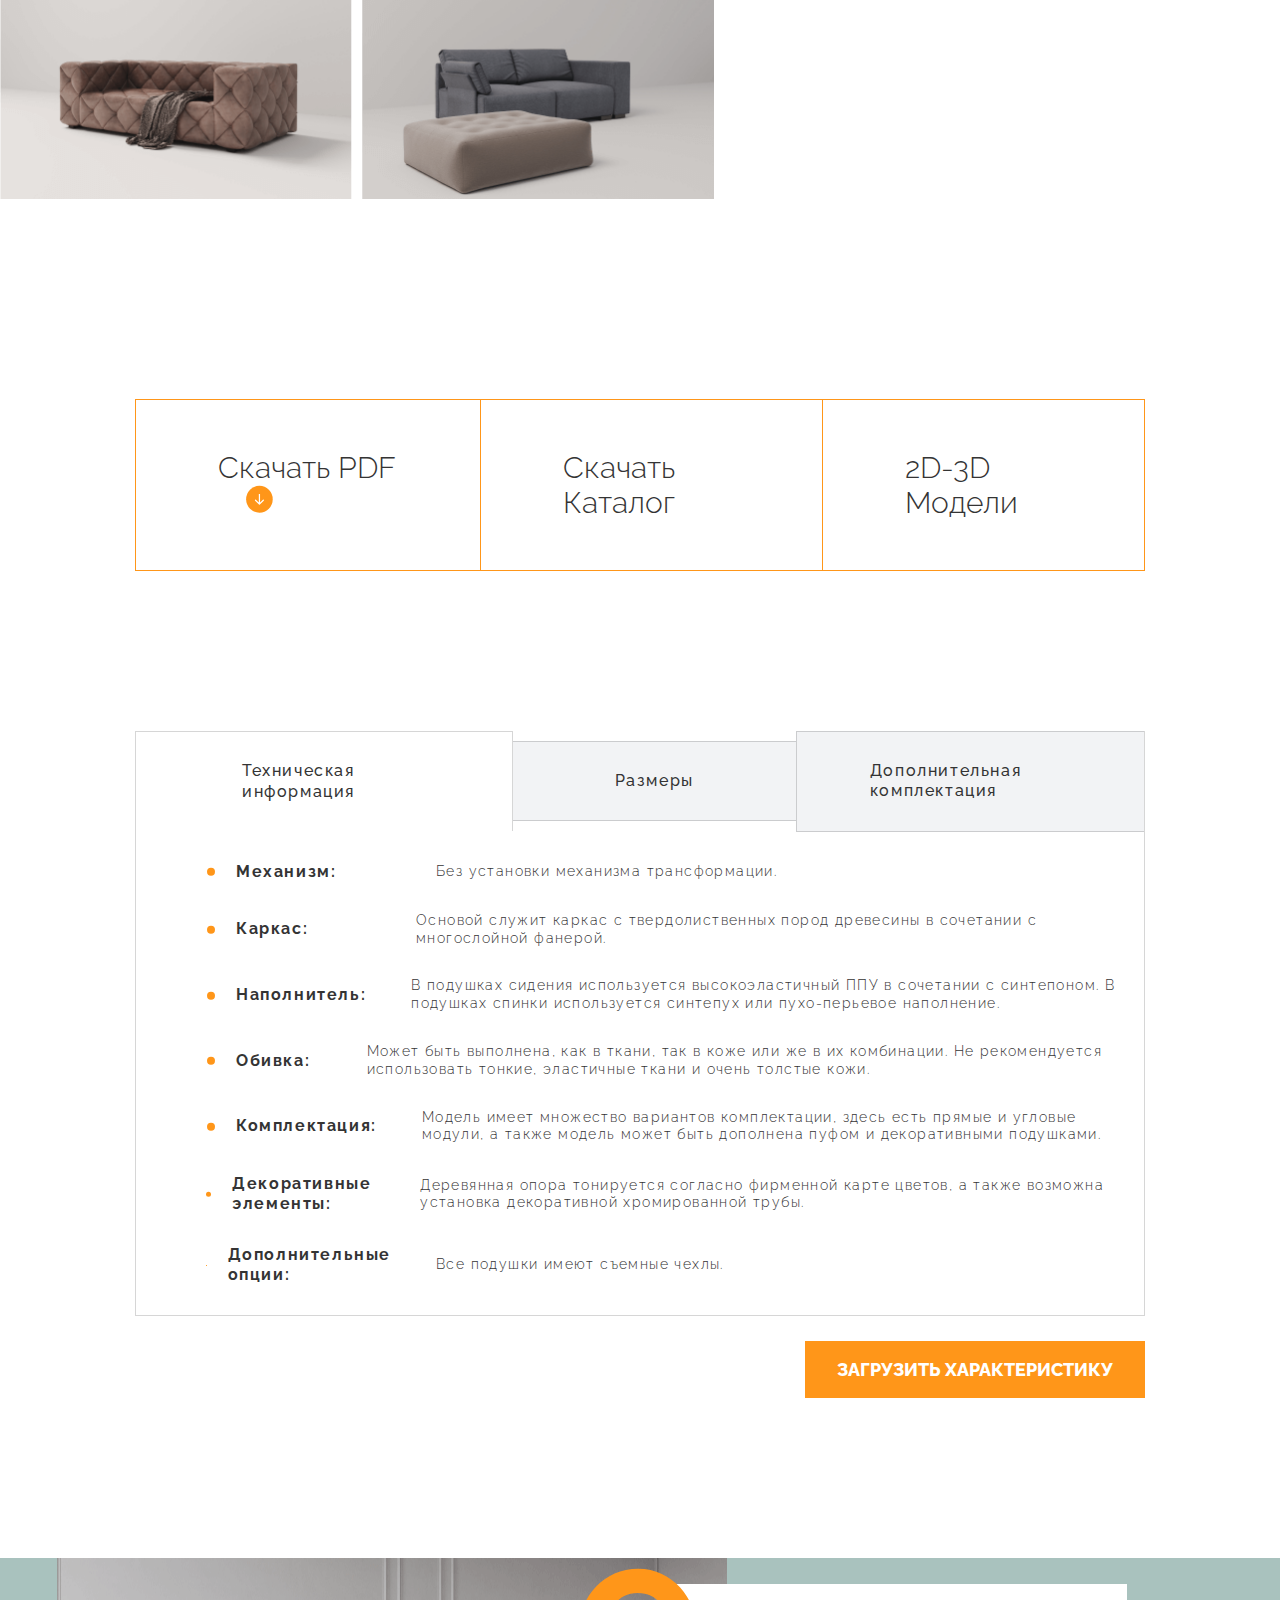
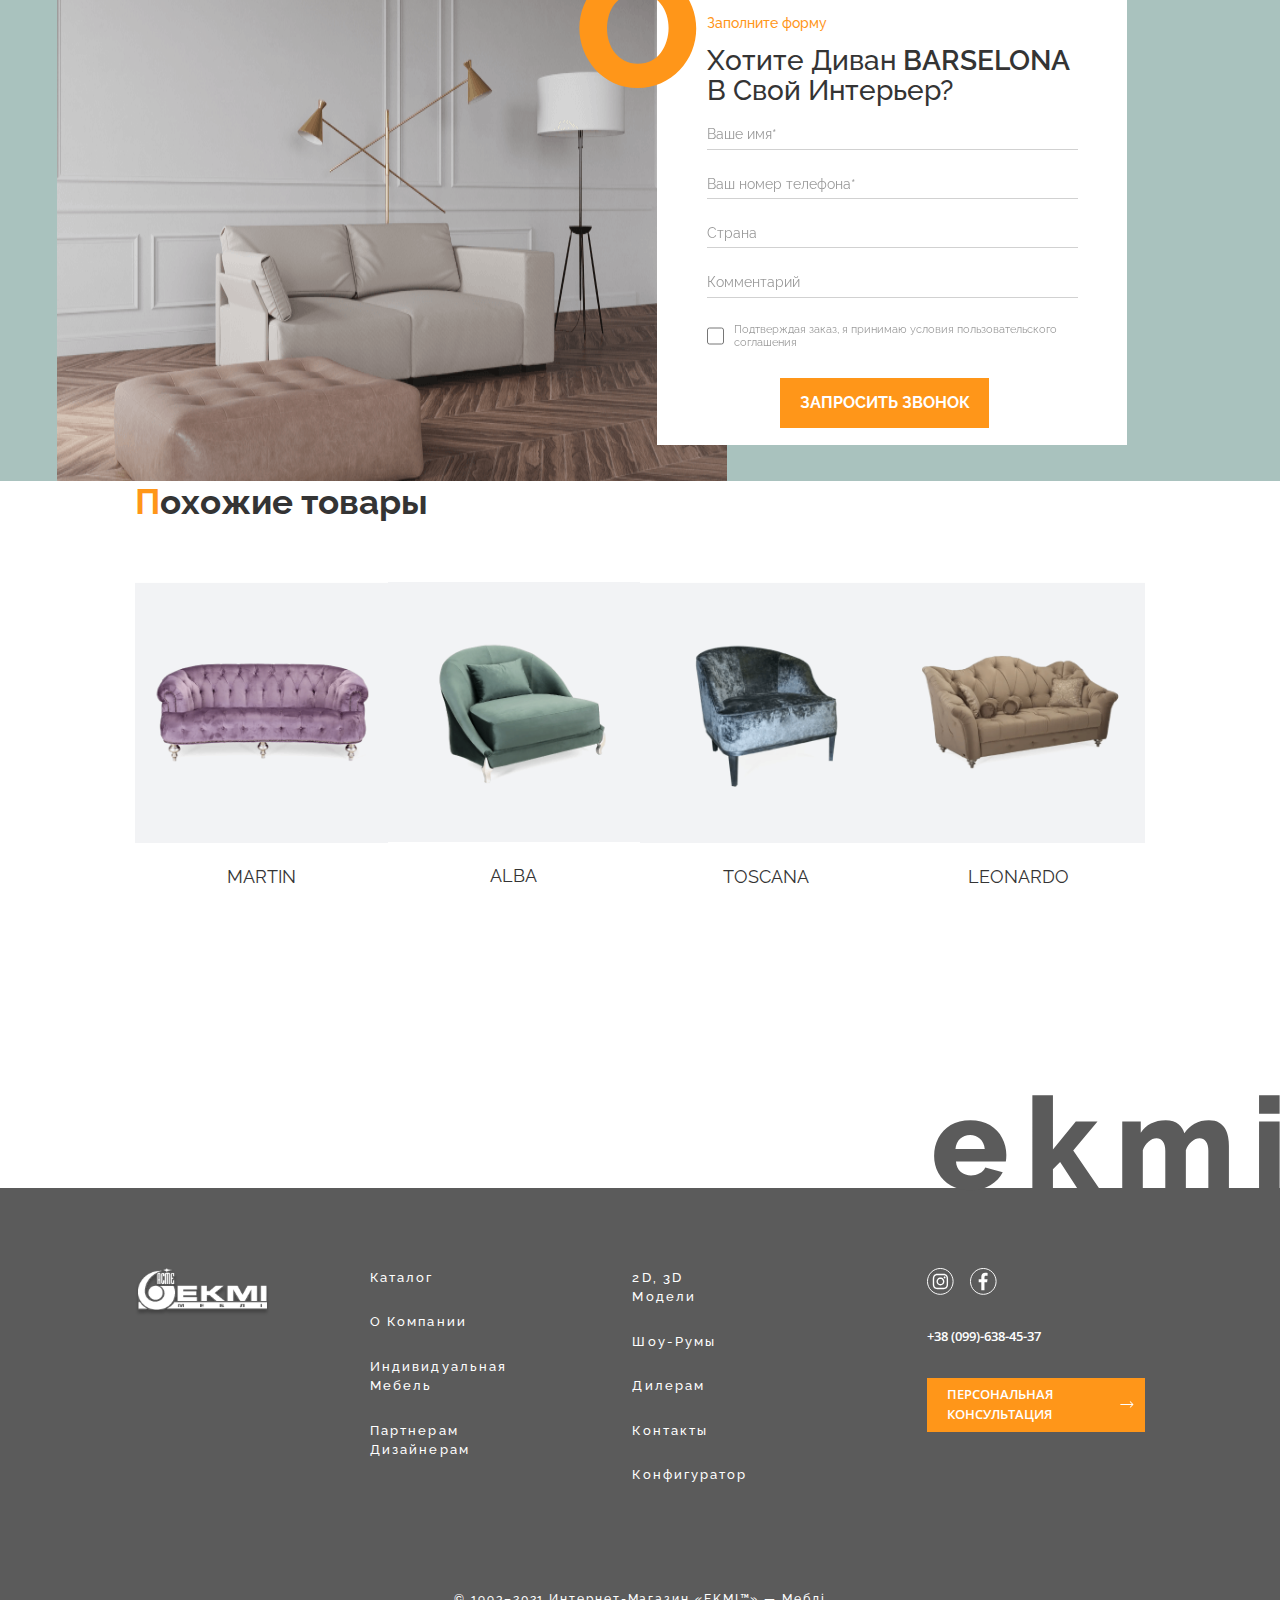
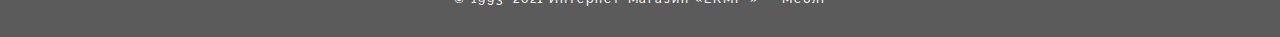
==== commit 53b8db65: "add sections" ====
--- a/single_index.html
+++ b/single_index.html
@@ -1,5 +1,6 @@
 <!DOCTYPE html>
 <html lang="en">
+
 <head>
     <meta charset="UTF-8">
     <meta http-equiv="X-UA-Compatible" content="IE=edge">
@@ -7,22 +8,122 @@
     <link rel="stylesheet" href="./css/main.css">
     <title>About</title>
 </head>
+
 <body>
     <header class="header">
         <div class="container header__container">
             <nav class="nav">
-                <a href="index" class="nav__link">Каталог</a>
-                <a href="index" class="nav__link">Индивидуальная мебель</a>
-                <a href="index" class="nav__link">Контакты</a>
-                <a href="index" class="nav__logo__link">
-                    <img  class="nav__logo__img" src="./images/header-logo.svg" alt="logo image ekmi" width="216" height="66">
+                <ul class="nav__list">
+
+                    <li class="nav__list__item">
+                        <a href="#p"  class="nav__list__item__link hhh">
+                            Каталог
+                        </a>
+                    </li>
+
+                    <li class="nav__list__item">
+                        <a href="#p"  class="nav__list__item__link hhh">
+                            Диваны
+                        </a>
+                    </li>
+                    <li class="nav__list__item">
+                        <a href="#p"  class="nav__list__item__link hhh">
+                            Кресла
+                        </a>
+                    </li>
+
+                    <li class="nav__list__item">
+                        <a href="#p"  class="nav__list__item__link hhh">
+                            Стулья
+                        </a>
+                    </li>
+
+                    <li class="nav__list__item ">
+                        <a href="#p" class="nav__list__item__link hhh">
+                            Кровати
+                        </a>
+                    </li>
+
+                    <li class="nav__list__item">
+                        <a href="#p"  class="nav__list__item__link hhh">
+                            Матрацы
+                        </a>
+                    </li>
+
+                    <li class="nav__list__item">
+                        <a href="#p"  class="nav__list__item__link hhh">
+                            Пуфы
+                        </a>
+                    </li>
+
+
+                    <li class="nav__list__item">
+                        <a href="#p"  class="nav__list__item__link hhh">
+                            Эксклюзивная мебель
+                        </a>
+                    </li>
+
+                    <li class="nav__list__item">
+                        <a href="#p"  class="nav__list__item__link hhh">
+                            2D-3D модели
+                        </a>
+                    </li>
+
+                    <li class="nav__list__item">
+                        <a href="#p"  class="nav__list__item__link hhh">
+                            Индивидуальная мебель
+                        </a>
+                    </li>
+
+                    <li class="nav__list__item">
+                        <a href="#p"  class="nav__list__item__link hhh">
+                            2D-3D модели
+                        </a>
+                    </li>
+
+                    <li class="nav__list__item">
+                        <a href="#p"  class="nav__list__item__link hhh">
+                            Шоу-рум
+                        </a>
+                    </li>
+
+                    <li class="nav__list__item">
+                        <a href="#p"  class="nav__list__item__link hhh">
+                            СТРАНИЦА ПАРТНЕРОВ ДИЗАЙНЕРОВ
+                        </a>
+                    </li>
+
+                    <li class="nav__list__item">
+                        <a href="#p"  class="nav__list__item__link hhh">
+                            Дилерам
+                        </a>
+                    </li>
+
+                    <li class="nav__list__item ">
+                        <a href="#p"  class="nav__list__item__link hhh">
+                            Контакты
+                        </a>
+                    </li>
+
+                    <li class="nav__list__item">
+                        <a href="#p"  class="nav__list__item__link hhh">
+
+                        </a>
+                    </li>
+                </ul>
+                <a href="#11"  class="nav__link">Каталог</a>
+                <a href="#12"  class="nav__link">Индивидуальная мебель</a>
+                <a href="#13"  class="nav__link">Контакты</a>
+                <a href="index.html" target="_blank" class="nav__logo__link">
+                    <img class="nav__logo__img" src="./images/header-logo.svg" alt="logo image ekmi" width="216"
+                        height="66">
                 </a>
-                <a href="index" class="nav__link">О компании</a>
+                <a href="#14"  class="nav__link">О компании</a>
                 <a href="tel:380996384537" class="nav__link1">
                     <h4 class="nav__link__tel">+38 (099)-638-45-37</h4>
-                    <img  class="nav__link__icon" src="./images/Vector.svg" alt="tel image" width="21" height="21">
+                    <img class="nav__link__icon" src="./images/Vector.svg" alt="tel image" width="21" height="21">
                 </a>
-                <select  class="nav__select" name="language" id="lang">
+                <select class="nav__select" name="language" id="lang">
                     <option value="russia">ru</option>
                     <option value="british">uk</option>
                     <option value="uzbekistan">uz</option>
@@ -37,52 +138,54 @@
         </div>
     </header>
 
-    <section class="hero1">
+    <section class="hero1" id="11">
         <div class="container hero1__container">
-            <img  class="hero1__img" src="./images/hero1--img.png" alt="hero iamge" width="724" height="427">
+            <img class="hero1__img" src="./images/hero1--img.png" alt="hero iamge" width="724" height="427">
             <div class="hero1__inner">
                 <h1 class="hero1__heading">Barcelona</h1>
                 <h4 class="hero1__title">Коллекция: Modern</h4>
-                <p class="hero1__info">Модель «Барселона»- главным преимуществом этого дивана является мобильность. Модель состоит из нескольких совершенно независимых друг от друга частей. Это своего рода конструктор, который каждый может сложить по-своему и создать уникальный предмет интерьера.</p>
+                <p class="hero1__info">Модель «Барселона»- главным преимуществом этого дивана является мобильность.
+                    Модель состоит из нескольких совершенно независимых друг от друга частей. Это своего рода
+                    конструктор, который каждый может сложить по-своему и создать уникальный предмет интерьера.</p>
                 <h5 class="hero1__text">от 65 000 uah</h5>
                 <a href="#" class="hero1__link">просчет стоимости</a>
             </div>
         </div>
     </section>
 
-    <section class="list">
+    <section class="list" id="12">
         <div class="container list__container">
             <ul class="list__list">
                 <li class="list__list__li">
-                    <img  class=" list__img1" src="./images/hero1-1.png" alt="list image" width="352" height="287">
-                </li>
-    
-                <li class="list__list__li">
-                    <img  class=" list__img1" src="./images/hero1-2.png" alt="list image" width="352" height="287">
-                </li>
-    
-                <li class="list__list__li">
-                    <img  class="list__img" src="./images/hero1-3.png" alt="list image" width="352" height="287">
-                </li>
-    
-                <li class="list__list__li">
-                    <img  class="list__img" src="./images/hero1-4.png" alt="list image" width="352" height="287">
-                </li>
-
-                <li class="list__list__li">
-                    <img  class="list__img" src="./images/hero1-1.png" alt="list image" width="352" height="287">
-                </li>
-    
-                <li class="list__list__li">
-                    <img  class="list__img" src="./images/hero1-2.png" alt="list image" width="352" height="287">
-                </li>
-    
-                <li class="list__list__li">
-                    <img  class="list__img" src="./images/hero1-3.png" alt="list image" width="352" height="287">
-                </li>
-    
-                <li class="list__list__li">
-                    <img  class="list__img" src="./images/hero1-4.png" alt="list image" width="352" height="287">
+                    <img class=" list__img1" src="./images/hero1-1.png" alt="list image" width="352" height="287">
+                </li>
+
+                <li class="list__list__li">
+                    <img class=" list__img1" src="./images/hero1-2.png" alt="list image" width="352" height="287">
+                </li>
+
+                <li class="list__list__li">
+                    <img class="list__img" src="./images/hero1-3.png" alt="list image" width="352" height="287">
+                </li>
+
+                <li class="list__list__li">
+                    <img class="list__img" src="./images/hero1-4.png" alt="list image" width="352" height="287">
+                </li>
+
+                <li class="list__list__li">
+                    <img class="list__img" src="./images/hero1-1.png" alt="list image" width="352" height="287">
+                </li>
+
+                <li class="list__list__li">
+                    <img class="list__img" src="./images/hero1-2.png" alt="list image" width="352" height="287">
+                </li>
+
+                <li class="list__list__li">
+                    <img class="list__img" src="./images/hero1-3.png" alt="list image" width="352" height="287">
+                </li>
+
+                <li class="list__list__li">
+                    <img class="list__img" src="./images/hero1-4.png" alt="list image" width="352" height="287">
                 </li>
             </ul>
         </div>
@@ -92,12 +195,235 @@
         <div class="container table__container">
             <div class="table__table">
                 <h3 class="table__row table__th1 table__row3">Скачать PDF</h3>
-                <h3 class="table__row table__row1">Скачать каталог</h3> 
+                <h3 class="table__row table__row1">Скачать каталог</h3>
                 <h3 class="table__row table__row2">2D-3D модели</h3>
             </div>
         </div>
     </section>
 
+    <section class="inform" id="13">
+        <div class="container inform__container">
+            <div class="inform__wrapper">
+                <div class="inform__outer">
+                    <ul class="inform__list">
+                        <li class="inform__list__item inform__list__item0">
+                            Техническая информация
+                        </li>
+
+                        <li class="inform__list__item inform__list__item1">
+                            Размеры
+                        </li>
+
+                        <li class="inform__list__item inform__list__item2">
+                            Дополнительная комплектация
+                        </li>
+                    </ul>
+                    <div class="inform__inner">
+                        <ul class="inform__inner__list">
+                            <li class="inform__inner__list__item">
+                                <h4 class="inform__text">Механизм:</h4>
+                                <p class="inform__info">Без установки механизма трансформации.</p>
+                            </li>
+
+                            <li class="inform__inner__list__item">
+                                <h4 class="inform__text">Каркас:</h4>
+                                <p class="inform__info">Основой служит каркас с твердолиственных пород древесины в
+                                    сочетании с многослойной фанерой.</p>
+                            </li>
+
+                            <li class="inform__inner__list__item">
+                                <h4 class="inform__text">Наполнитель:</h4>
+                                <p class="inform__info">В подушках сидения используется высокоэластичный ППУ в сочетании
+                                    с синтепоном. В подушках спинки используется синтепух или пухо-перьевое наполнение.
+                                </p>
+                            </li>
+
+                            <li class="inform__inner__list__item">
+                                <h4 class="inform__text">Обивка:</h4>
+                                <p class="inform__info">Может быть выполнена, как в ткани, так в коже или же в их
+                                    комбинации. Не рекомендуется использовать тонкие, эластичные ткани и очень толстые
+                                    кожи.</p>
+                            </li>
+
+                            <li class="inform__inner__list__item">
+                                <h4 class="inform__text">Комплектация:</h4>
+                                <p class="inform__info">Модель имеет множество вариантов комплектации, здесь есть прямые
+                                    и угловые модули, а также модель может быть дополнена пуфом и декоративными
+                                    подушками.</p>
+                            </li>
+
+                            <li class="inform__inner__list__item">
+                                <h4 class="inform__text">Декоративные элементы: </h4>
+                                <p class="inform__info">Деревянная опора тонируется согласно фирменной карте цветов, а
+                                    также возможна установка декоративной хромированной трубы.</p>
+                            </li>
+
+                            <li class="inform__inner__list__item">
+                                <h4 class="inform__text">Дополнительные опции: </h4>
+                                <p class="inform__info">Все подушки имеют съемные чехлы.</p>
+                            </li>
+                        </ul>
+                    </div>
+                </div>
+                <a href="#" class="inform__link">
+                    загрузить характеристику
+                </a>
+            </div>
+        </div>
+    </section>
+
+    <section class="post" id="ppp">
+        <div class="container post__container">
+            <div class="post__block">
+                <form class="post__form" action="https://echo.htmlacademy.ru" method="post">
+                    <p class="post__title">Заполните форму</p>
+                <h2 class="post__heading">Хотите диван <span class="post1__span">
+                        Barselona
+                    </span> в свой интерьер?</h2>
+                    <input type="text" class="post__input" name="user_name" placeholder="Ваше имя*">
+                    <input type="tel" class="post__input" name="user_tel" placeholder="Ваш номер телефона*">
+                    <input type="text" class="post__input" name="user_city" placeholder="Страна">
+                    <input type="text" class="post__input" name="user_feedback" placeholder="Комментарий">
+                    <div class="input__block">
+                        <input class="input__checkbox" name="check" type="checkbox">
+                        <h3 class="checkbox__title">Подтверждая заказ, я принимаю условия пользовательского соглашения
+                        </h3>
+                    </div>
+
+                    <input type="submit" class="button__input" value="запросить звонок">
+                </form>
+            </div>
+        </div>
+    </section>
+
+    <section class="produc">
+        <div class="container produc__container">
+            <div class="produc__wrapper">
+                <h2 class="produc__heading">
+                    <span class="produc__span">П</span>охожие товары
+                </h2>
+                <ul class="produc__list">
+                    <li class="produc__list__item">
+                        <img class="produc__img1" src="./images/p1.png" alt="product image" width="270" height="278">
+                        <h4 class="produc__title produc__title1">Martin</h4>
+                    </li>
+
+                    <li class="produc__list__item produc__list__item1">
+                        <img class="produc__img" src="./images/p2.png" alt="product image" width="270" height="278">
+                        <h4 class="produc__title">Alba</h4>
+                    </li>
+
+                    <li class="produc__list__item produc__list__item1">
+                        <img class="produc__img" src="./images/p3.png" alt="product image" width="270" height="278">
+                        <h4 class="produc__title">Toscana</h4>
+                    </li>
+
+                    <li class="produc__list__item produc__list__item1">
+                        <img class="produc__img" src="./images/p4.png" alt="product image" width="270" height="278">
+                        <h4 class="produc__title">Leonardo</h4>
+                    </li>
+                </ul>
+            </div>
+        </div>
+    </section>
+
+    <section class="footer__top" id="p">
+        <div class="container  footer__top__container">
+            <div class="footer__top__block">
+                <ul class="footer__top__list">
+                    <li class="footer__top__list__item">
+                        <a href="#" target="_blank" class="footer__link0">Каталог</a>
+                        <a href="#" target="_blank" class="footer__link0">о компании</a>
+                        <a href="#" target="_blank" class="footer__link0">Индивидуальная мебель</a>
+                        <a href="#" target="_blank" class="footer__link0">Партнерам дизайнерам</a>
+                    </li>
+
+                    <li class="footer__top__list__item">
+                        <a href="#" target="_blank" class="footer__link0">2D, 3D модели</a>
+                        <a href="#" target="_blank" class="footer__link0">Шоу-румы</a>
+                        <a href="#" target="_blank" class="footer__link0">Дилерам</a>
+                        <a href="#" target="_blank" class="footer__link0">Контакты</a>
+                        <a href="#" target="_blank" class="footer__link0">Конфигуратор</a>
+                    </li>
+                </ul>
+                <a href="#" class="footer__btn0">
+                    Персональная консультация
+                </a>
+
+                <div class="socials0">
+                    <div class="footer__block0">
+                        <a href="https://facebook.com" target="_blank" class="footer__social__img__link"><img
+                                class="footer__social__img" src="./images/insta.svg" alt="footer social image"
+                                width="27" height="27"> </a>
+                        <a href="https://facebook.com" target="_blank" class="footer__social__img__link"> <img
+                                class="footer__social__img" src="./images/face.svg" alt="footer social image" width="27"
+                                height="27"> </a>
+                    </div>
+                    <a href="tel:526354264" class="footer__tel__link">+38 (099)-638-45-37</a>
+                </div>
+                <a href="#" class="footer__top__link__logo">
+                    <img class="footer__logo__top__img" src="./images/logo-w.svg" alt="footer logo image" width="170"
+                        height="56">
+                </a>
+
+                <p class="footer__info0">
+                    © 1993–2021 Интернет-магазин «EKMI™» — меблі
+                </p>
+            </div>
+        </div>
+    </section>
+
+    <footer class="footer" id="14">
+        <div class="container  footer__container">
+            <ul class="footer__list">
+                <li class="footer__list__item">
+                    <a href="index.html">
+                        <img class="footer__logo__img" src="./images/logo-w.svg" alt="footer logo image" width="170"
+                        height="56">
+                    </a>
+                </li>
+
+                <li class="footer__list__item">
+                    <a href="#" target="_blank" class="footer__link">Каталог</a>
+                    <a href="#" target="_blank" class="footer__link">о компании</a>
+                    <a href="#" target="_blank" class="footer__link">Индивидуальная мебель</a>
+                    <a href="#" target="_blank" class="footer__link">Партнерам дизайнерам</a>
+                </li>
+
+                <li class="footer__list__item">
+                    <a href="#" target="_blank" class="footer__link">2D, 3D модели</a>
+                    <a href="#" target="_blank" class="footer__link">Шоу-румы</a>
+                    <a href="#" target="_blank" class="footer__link">Дилерам</a>
+                    <a href="#" target="_blank" class="footer__link">Контакты</a>
+                    <a href="#" target="_blank" class="footer__link">Конфигуратор</a>
+
+                </li>
+
+
+                <li class="footer__list__item footer__list__item1">
+                    <div class="footer__block">
+                        <a href="https://facebook.com" target="_blank" class="footer__social__img__link"><img
+                                class="footer__social__img" src="./images/insta.svg" alt="footer social image"
+                                width="27" height="27"> </a>
+                        <a href="https://facebook.com" target="_blank" class="footer__social__img__link"> <img
+                                class="footer__social__img" src="./images/face.svg" alt="footer social image" width="27"
+                                height="27"> </a>
+                    </div>
+                    <a href="tel:526354264" class="footer__tel__link">+38 (099)-638-45-37</a>
+                    <a href="#" class="footer__btn">
+                        Персональная консультация
+                    </a>
+                </li>
+            </ul>
+            <p class="footer__info">
+                © 1993–2021 Интернет-магазин «EKMI™» — меблі
+            </p>
+        </div>
+    </footer>
+
+    <script src="./Js/index.js"> </script>
+
 
 </body>
+
 </html>--- a/css/main.css
+++ b/css/main.css
@@ -545,10 +545,143 @@
   color: #343434;
 }
 
+.nav__link:hover {
+  color: #b1a505;
+}
+
+.nav__link__tel:hover {
+  color: #486afd;
+}
+
+.nav__list {
+  display: none;
+  padding: 30px;
+  padding-top: 18px;
+}
+
+.nav__list__item {
+  max-width: 188px;
+}
+
+.nav__list__item + .nav__list__item {
+  margin-top: 8px;
+}
+
+.nav__list__item__link {
+  font-weight: 400;
+  font-size: 17px;
+  line-height: 135%;
+  display: -webkit-box;
+  display: -ms-flexbox;
+  display: flex;
+  -webkit-box-align: center;
+      -ms-flex-align: center;
+          align-items: center;
+  color: #4B4844;
+}
+
+.nav__list__item__link:hover {
+  color: orange;
+}
+
 .hamburger__btn {
+  display: none;
+  width: 25px;
+  height: 23px;
+  background-image: url("./../images/hamburger.svg");
+  background-size: contain;
+  background-repeat: no-repeat;
   border: none;
-  display: none;
-  background-color: #ffffff;
+  background-color: #fff;
+}
+
+@media only screen and (max-width: 375px) {
+  .header > .container {
+    padding: 0px 18px 0;
+  }
+  .header {
+    padding: 14px 0 30px;
+  }
+  .nav {
+    position: relative;
+    display: -webkit-box;
+    display: -ms-flexbox;
+    display: flex;
+    -webkit-box-pack: justify;
+        -ms-flex-pack: justify;
+            justify-content: space-between;
+    -webkit-box-align: center;
+        -ms-flex-align: center;
+            align-items: center;
+  }
+  .hamburger__btn {
+    display: inline-block;
+  }
+  .nav__select {
+    -webkit-box-ordinal-group: 0;
+        -ms-flex-order: -1;
+            order: -1;
+    background-color: #fff;
+  }
+  .nav__link {
+    display: none;
+  }
+  .nav__logo__link {
+    -webkit-box-ordinal-group: -1;
+        -ms-flex-order: -2;
+            order: -2;
+  }
+  .nav__logo__img {
+    width: 111px;
+    height: 34px;
+  }
+  .nav__select {
+    padding-right: 20px;
+    background-image: url("./../images/header-down-arrow.svg");
+    background-size: auto;
+    background-repeat: no-repeat;
+    background-position: center right;
+    -webkit-appearance: none;
+       -moz-appearance: none;
+            appearance: none;
+    text-transform: uppercase;
+    font-weight: 600;
+    font-size: 13px;
+    line-height: 150%;
+    display: -webkit-box;
+    display: -ms-flexbox;
+    display: flex;
+    -webkit-box-align: center;
+        -ms-flex-align: center;
+            align-items: center;
+    color: rgba(52, 52, 52, 0.7);
+    border: none;
+  }
+  .nav__link__tel {
+    display: none;
+  }
+  .nav__link__icon {
+    display: block;
+  }
+  .header--open .hamburger__btn {
+    background-image: url("./../images/esc.svg");
+    z-index: 23;
+  }
+  .header--open .nav__list {
+    position: fixed;
+    top: 0;
+    right: 0;
+    min-height: 100vh;
+    display: -webkit-box;
+    display: -ms-flexbox;
+    display: flex;
+    -webkit-box-orient: vertical;
+    -webkit-box-direction: normal;
+        -ms-flex-direction: column;
+            flex-direction: column;
+    display: inline-block;
+    background-color: #fff;
+  }
 }
 
 .main {
@@ -1631,87 +1764,6 @@
   }
 }
 
-.header {
-  padding: 52px 0 25px;
-}
-
-.header__container {
-  position: relative;
-}
-
-.nav {
-  display: -webkit-box;
-  display: -ms-flexbox;
-  display: flex;
-  -webkit-box-pack: justify;
-      -ms-flex-pack: justify;
-          justify-content: space-between;
-  -webkit-box-align: center;
-      -ms-flex-align: center;
-          align-items: center;
-}
-
-.nav__link {
-  font-weight: 600;
-  font-size: 13px;
-  line-height: 150%;
-  display: -webkit-box;
-  display: -ms-flexbox;
-  display: flex;
-  -webkit-box-align: center;
-      -ms-flex-align: center;
-          align-items: center;
-  text-transform: uppercase;
-  color: #343434;
-}
-
-.nav__select {
-  padding-right: 20px;
-  background-image: url("./../images/header-down-arrow.svg");
-  background-size: auto;
-  background-repeat: no-repeat;
-  background-position: center right;
-  -webkit-appearance: none;
-     -moz-appearance: none;
-          appearance: none;
-  text-transform: uppercase;
-  font-weight: 600;
-  font-size: 13px;
-  line-height: 150%;
-  display: -webkit-box;
-  display: -ms-flexbox;
-  display: flex;
-  -webkit-box-align: center;
-      -ms-flex-align: center;
-          align-items: center;
-  color: rgba(52, 52, 52, 0.7);
-  border: none;
-  background-color: #fff;
-}
-
-.nav__link__tel {
-  font-family: 'Open Sans';
-  font-weight: 600;
-  font-size: 13px;
-  line-height: 150%;
-  text-transform: uppercase;
-  color: #343434;
-}
-
-.hamburger__btn {
-  display: none;
-  -ms-flex-negative: 1;
-      flex-shrink: 1;
-  width: 23px;
-  height: 25px;
-  background: url("../images/hamburger.svg");
-  background-repeat: no-repeat;
-  background-color: transparent;
-  border: none;
-  display: none;
-  background-color: #ffffff;
-}
-
 .hero1 {
   margin-top: 58px;
   padding-bottom: 185px;
@@ -1843,6 +1895,378 @@
   background-image: url("./../images/table-arrow.svg");
   width: 33px;
   height: 28px;
+}
+
+.inform {
+  margin-top: 160px;
+}
+
+.inform__wrapper {
+  max-width: 1169px;
+  max-height: 732px;
+  display: -webkit-box;
+  display: -ms-flexbox;
+  display: flex;
+  -webkit-box-orient: vertical;
+  -webkit-box-direction: normal;
+      -ms-flex-direction: column;
+          flex-direction: column;
+  -webkit-box-align: end;
+      -ms-flex-align: end;
+          align-items: flex-end;
+}
+
+.inform__inner__list:last-child {
+  margin-bottom: 30px;
+}
+
+.inform__inner__list__item {
+  margin-left: 70px;
+  margin-top: 30px;
+  display: -webkit-box;
+  display: -ms-flexbox;
+  display: flex;
+  -webkit-box-align: center;
+      -ms-flex-align: center;
+          align-items: center;
+}
+
+.inform__outer {
+  border: 1px solid rgba(52, 52, 52, 0.2);
+  border-top: none;
+}
+
+.inform__text {
+  width: 185px;
+  margin-right: 45px;
+  display: -webkit-box;
+  display: -ms-flexbox;
+  display: flex;
+  -webkit-box-align: center;
+      -ms-flex-align: center;
+          align-items: center;
+  font-size: 16px;
+  line-height: 127.5%;
+  display: flex;
+  align-items: center;
+  letter-spacing: 0.1em;
+  color: #343434;
+}
+
+.inform__text:before {
+  display: block;
+  content: '';
+  background-image: url("./../images/ellipse.svg");
+  background-repeat: no-repeat;
+  background-size: contain;
+  background-position: center;
+  width: 9px;
+  height: 9px;
+  margin-right: 21px;
+}
+
+.inform__info {
+  max-width: 842px;
+  font-weight: 300;
+  font-size: 14px;
+  line-height: 127.5%;
+  display: -webkit-box;
+  display: -ms-flexbox;
+  display: flex;
+  -webkit-box-align: center;
+      -ms-flex-align: center;
+          align-items: center;
+  letter-spacing: 0.1em;
+  color: #343434;
+}
+
+.inform__list {
+  display: -webkit-box;
+  display: -ms-flexbox;
+  display: flex;
+  -webkit-box-pack: justify;
+      -ms-flex-pack: justify;
+          justify-content: space-between;
+  -webkit-box-align: center;
+      -ms-flex-align: center;
+          align-items: center;
+}
+
+.inform__list__item {
+  padding-top: 29px;
+  padding-bottom: 29px;
+  font-size: 16px;
+  line-height: 127.5%;
+  display: -webkit-box;
+  display: -ms-flexbox;
+  display: flex;
+  -webkit-box-align: center;
+      -ms-flex-align: center;
+          align-items: center;
+  letter-spacing: 0.1em;
+  color: #343434;
+}
+
+.inform__list__item0 {
+  padding-left: 106px;
+  padding-right: 106px;
+  border: 1px solid rgba(52, 52, 52, 0.2);
+  border-bottom: none;
+  border-left: none;
+}
+
+.inform__list__item1 {
+  padding-left: 102px;
+  padding-right: 102px;
+  border: 1px solid rgba(52, 52, 52, 0.2);
+  border-left: none;
+  border-right: none;
+  background-color: #F2F3F5;
+}
+
+.inform__list__item2 {
+  padding-left: 73px;
+  padding-right: 73px;
+  border: 1px solid rgba(52, 52, 52, 0.2);
+  border-right: none;
+  background-color: #F2F3F5;
+}
+
+.inform__link {
+  margin-top: 25px;
+  max-width: 342px;
+  padding: 15px 32px;
+  font-weight: 800;
+  font-size: 18px;
+  line-height: 150%;
+  display: -webkit-box;
+  display: -ms-flexbox;
+  display: flex;
+  -webkit-box-align: center;
+      -ms-flex-align: center;
+          align-items: center;
+  text-align: center;
+  text-transform: uppercase;
+  color: #FFFFFF;
+  background-color: #FF9619;
+}
+
+.post {
+  margin-top: 160px;
+  background-color: #A9C2BE;
+}
+
+.post__container {
+  background-image: url("./../images/20000_Post.png");
+  background-size: 670px 578px;
+  background-position: left center;
+  background-repeat: no-repeat;
+  max-width: 1167px;
+  padding: 26px 0 36px;
+}
+
+.post__block {
+  -webkit-transform: translateX(600px);
+          transform: translateX(600px);
+  max-width: 470px;
+  padding: 31px 49px 17px 50px;
+  background-color: #fff;
+}
+
+.post__title {
+  font-size: 14px;
+  line-height: 16px;
+  color: #FF9619;
+}
+
+.post__form {
+  display: -webkit-box;
+  display: -ms-flexbox;
+  display: flex;
+  -webkit-box-orient: vertical;
+  -webkit-box-direction: normal;
+      -ms-flex-direction: column;
+          flex-direction: column;
+}
+
+.post__input {
+  margin-bottom: 25px;
+  border: none;
+  padding-bottom: 5px;
+  border-bottom: 1px solid #d1d1d1;
+}
+
+.post__input::-webkit-input-placeholder {
+  font-weight: 400;
+  font-size: 14px;
+  line-height: 16px;
+  color: #343434;
+  opacity: 0.5;
+}
+
+.post__input:-ms-input-placeholder {
+  font-weight: 400;
+  font-size: 14px;
+  line-height: 16px;
+  color: #343434;
+  opacity: 0.5;
+}
+
+.post__input::-ms-input-placeholder {
+  font-weight: 400;
+  font-size: 14px;
+  line-height: 16px;
+  color: #343434;
+  opacity: 0.5;
+}
+
+.post__input::placeholder {
+  font-weight: 400;
+  font-size: 14px;
+  line-height: 16px;
+  color: #343434;
+  opacity: 0.5;
+}
+
+.input__block {
+  display: -webkit-box;
+  display: -ms-flexbox;
+  display: flex;
+  -webkit-box-align: center;
+      -ms-flex-align: center;
+          align-items: center;
+}
+
+.checkbox__title {
+  font-weight: 400;
+  font-size: 11px;
+  line-height: 13px;
+  color: #343434;
+  opacity: 0.5;
+}
+
+.input__checkbox[type="checkbox"] {
+  margin-right: 10px;
+  width: 20px;
+  height: 20px;
+  background-color: #000;
+  border: 1px solid #D1D1D1;
+}
+
+.button__input {
+  margin-top: 29px;
+  margin-left: 73px;
+  width: 209px;
+  padding: 13px 20px;
+  font-weight: 700;
+  font-size: 16px;
+  line-height: 150%;
+  text-align: center;
+  text-transform: uppercase;
+  color: #FFFFFF;
+  background-color: #FF9619;
+  border: none;
+}
+
+.post__block:before {
+  display: inline-block;
+  content: '';
+  background-image: url("./../images/o.svg");
+  background-size: contain;
+  background-repeat: no-repeat;
+  width: 118px;
+  height: 131px;
+  position: absolute;
+  left: -78px;
+  top: -16px;
+}
+
+.post__heading {
+  min-width: 362px;
+  margin: 15px 0 20px;
+  font-weight: 500;
+  font-size: 28px;
+  line-height: 29px;
+  text-transform: capitalize;
+  color: #343434;
+}
+
+.post1__span {
+  font-weight: 600;
+  font-size: 28px;
+  line-height: 103.9%;
+  text-transform: uppercase;
+  color: #343434;
+}
+
+.kkklll .post__block {
+  position: absolute;
+  top: 0;
+  left: 0;
+  width: 100vw;
+  height: 100vh;
+  background: rgba(24, 24, 24, 0.7);
+  -webkit-backdrop-filter: blur(9px);
+          backdrop-filter: blur(9px);
+  display: -webkit-box;
+  display: -ms-flexbox;
+  display: flex;
+  -webkit-box-align: center;
+      -ms-flex-align: center;
+          align-items: center;
+  -webkit-box-pack: center;
+      -ms-flex-pack: center;
+          justify-content: center;
+}
+
+.kkklll .post__form {
+  background-color: #fff;
+}
+
+.produc__list {
+  display: -webkit-box;
+  display: -ms-flexbox;
+  display: flex;
+  -webkit-box-pack: justify;
+      -ms-flex-pack: justify;
+          justify-content: space-between;
+  -webkit-box-align: center;
+      -ms-flex-align: center;
+          align-items: center;
+}
+
+.produc__list__item {
+  display: -webkit-box;
+  display: -ms-flexbox;
+  display: flex;
+  -webkit-box-orient: vertical;
+  -webkit-box-direction: normal;
+      -ms-flex-direction: column;
+          flex-direction: column;
+  -webkit-box-align: center;
+      -ms-flex-align: center;
+          align-items: center;
+  row-gap: 23px;
+}
+
+.produc__heading {
+  margin-bottom: 60px;
+  font-weight: 700;
+  font-size: 35px;
+  line-height: 41px;
+  color: #343434;
+}
+
+.produc__span {
+  color: #FF9619;
+}
+
+.produc__title {
+  font-weight: 400;
+  font-size: 18px;
+  line-height: 22px;
+  text-transform: uppercase;
+  color: #343434;
 }
 
 @media only screen and (max-width: 375px) {
@@ -2014,5 +2438,376 @@
     width: 17px;
     height: 18px;
   }
+  .inform > .container {
+    padding: 0 18px;
+  }
+  .inform__inner {
+    display: none;
+  }
+  .inform {
+    margin-top: 160px;
+  }
+  .inform__wrapper {
+    max-width: 1169px;
+    max-height: 732px;
+    display: -webkit-box;
+    display: -ms-flexbox;
+    display: flex;
+    -webkit-box-orient: vertical;
+    -webkit-box-direction: normal;
+        -ms-flex-direction: column;
+            flex-direction: column;
+    -webkit-box-align: end;
+        -ms-flex-align: end;
+            align-items: flex-end;
+  }
+  .inform__outer {
+    border: none;
+    border-top: none;
+  }
+  .inform__list {
+    display: -webkit-box;
+    display: -ms-flexbox;
+    display: flex;
+    -webkit-box-orient: vertical;
+    -webkit-box-direction: normal;
+        -ms-flex-direction: column;
+            flex-direction: column;
+    -webkit-box-align: center;
+        -ms-flex-align: center;
+            align-items: center;
+    row-gap: 15px;
+    margin-bottom: 60px;
+  }
+  .inform__list__item {
+    padding-top: 19px;
+    padding-bottom: 19px;
+  }
+  .inform__list__item:after {
+    display: inline-block;
+    content: '';
+    background-image: url("./../images/header-down-arrow.svg");
+    background-size: contain;
+    background-position: center;
+    background-repeat: no-repeat;
+    width: 13px;
+    height: 8px;
+    -webkit-transform: translateX(10px);
+            transform: translateX(10px);
+  }
+  .inform__list__item0 {
+    padding-left: 40px;
+    padding-right: 40px;
+    border: none;
+    background-color: #F2F3F5;
+  }
+  .inform__list__item1 {
+    padding-left: 117px;
+    padding-right: 117px;
+    border: none;
+    background-color: #F2F3F5;
+  }
+  .inform__list__item2 {
+    padding-left: 14px;
+    padding-right: 14px;
+    border: none;
+    background-color: #F2F3F5;
+  }
+  .inform__link {
+    margin-top: 25px;
+    max-width: 342px;
+    padding: 15px 32px;
+    font-weight: 700;
+    font-size: 16px;
+    display: -webkit-box;
+    display: -ms-flexbox;
+    display: flex;
+    -webkit-box-align: center;
+        -ms-flex-align: center;
+            align-items: center;
+    text-align: center;
+    text-transform: uppercase;
+    color: #FFFFFF;
+    background-color: #FF9619;
+  }
+  .post {
+    margin-top: 160px;
+    margin-bottom: 160px;
+    background-color: #A9C2BE;
+  }
+  .post__container {
+    background-color: #A9C2BE;
+    background-image: none;
+    max-width: 1167px;
+    padding: 26px 0 36px;
+  }
+  .post__block {
+    -webkit-transform: translateX(17px);
+            transform: translateX(17px);
+    max-width: 340px;
+    padding: 31px 35px 17px 36px;
+    background-color: #fff;
+  }
+  .post__title {
+    font-size: 10px;
+    line-height: 12px;
+    color: #FF9619;
+  }
+  .post__heading {
+    min-width: 282px;
+    margin: 15px 0 20px;
+    font-weight: 500;
+    font-size: 20px;
+    line-height: 23px;
+    text-transform: capitalize;
+    color: #343434;
+  }
+  .post1__span {
+    font-weight: 700;
+    font-size: 20px;
+    line-height: 23px;
+    text-transform: uppercase;
+    color: #343434;
+  }
+  .post__form {
+    display: -webkit-box;
+    display: -ms-flexbox;
+    display: flex;
+    -webkit-box-orient: vertical;
+    -webkit-box-direction: normal;
+        -ms-flex-direction: column;
+            flex-direction: column;
+  }
+  .post__input {
+    margin-bottom: 25px;
+    border: none;
+    padding-bottom: 5px;
+    border-bottom: 1px solid #d1d1d1;
+  }
+  .post__input::-webkit-input-placeholder {
+    font-size: 10px;
+    line-height: 12px;
+  }
+  .post__input:-ms-input-placeholder {
+    font-size: 10px;
+    line-height: 12px;
+  }
+  .post__input::-ms-input-placeholder {
+    font-size: 10px;
+    line-height: 12px;
+  }
+  .post__input::placeholder {
+    font-size: 10px;
+    line-height: 12px;
+  }
+  .input__block {
+    display: -webkit-box;
+    display: -ms-flexbox;
+    display: flex;
+    -webkit-box-align: center;
+        -ms-flex-align: center;
+            align-items: center;
+  }
+  .checkbox__title {
+    max-width: 247px;
+  }
+  .input__checkbox[type="checkbox"] {
+    margin-right: 7px;
+    width: 14px;
+    height: 14px;
+  }
+  .button__input {
+    margin-top: 29px;
+    margin-left: 40px;
+    font-size: 14px;
+    width: 180px;
+    padding: 11px 16px;
+  }
+  .post__block:before {
+    display: none;
+  }
+  .produc > .container {
+    padding: 0 18px;
+    padding-bottom: 140px;
+  }
+  .produc__list {
+    display: -webkit-box;
+    display: -ms-flexbox;
+    display: flex;
+    -webkit-box-pack: justify;
+        -ms-flex-pack: justify;
+            justify-content: space-between;
+    -webkit-box-align: center;
+        -ms-flex-align: center;
+            align-items: center;
+  }
+  .produc__list__item {
+    display: -webkit-box;
+    display: -ms-flexbox;
+    display: flex;
+    -webkit-box-orient: vertical;
+    -webkit-box-direction: normal;
+        -ms-flex-direction: column;
+            flex-direction: column;
+    -webkit-box-align: center;
+        -ms-flex-align: center;
+            align-items: center;
+    row-gap: 15px;
+  }
+  .produc__heading {
+    margin-bottom: 30px;
+    font-weight: 700;
+    font-size: 20px;
+    line-height: 150%;
+    color: #343434;
+  }
+  .produc__span {
+    color: #FF9619;
+  }
+  .produc__title1 {
+    font-weight: 400;
+    font-size: 18px;
+    line-height: 22px;
+    text-transform: uppercase;
+    color: #343434;
+  }
+  .produc__list__item1 {
+    display: none;
+  }
+  .produc__img1 {
+    width: 340px;
+    height: 350px;
+  }
+  .footer {
+    display: none;
+    margin-top: 90px;
+    padding-top: 60px;
+    background-color: #5B5B5B;
+  }
+  .footer__top .container {
+    position: relative;
+    padding: 0px 36px 0px;
+  }
+  .footer__top {
+    padding-top: 61px;
+    display: block;
+    background: #5B5B5B;
+  }
+  .footer__top__list {
+    display: -webkit-box;
+    display: -ms-flexbox;
+    display: flex;
+  }
+  .footer__link0 {
+    margin-top: 23px;
+    font-size: 13px;
+    line-height: 150%;
+    display: -webkit-box;
+    display: -ms-flexbox;
+    display: flex;
+    -webkit-box-align: center;
+        -ms-flex-align: center;
+            align-items: center;
+    letter-spacing: 0.16em;
+    text-transform: capitalize;
+    color: #FFFFFF;
+  }
+  .footer__btn0 {
+    margin-top: 71px;
+    margin-bottom: 51px;
+    position: relative;
+    padding: 7px 40px 8px 20px;
+    font-family: 'Open Sans';
+    font-style: normal;
+    font-weight: 600;
+    font-size: 13px;
+    line-height: 150%;
+    display: -webkit-box;
+    display: -ms-flexbox;
+    display: flex;
+    -webkit-box-align: center;
+        -ms-flex-align: center;
+            align-items: center;
+    text-transform: uppercase;
+    color: #FFFFFF;
+    background-color: #FF9619;
+    border: none;
+    display: flex;
+    -ms-flex-pack: distribute;
+        justify-content: space-around;
+    cursor: pointer;
+  }
+  .footer__btn0:after {
+    right: 11px;
+    position: absolute;
+    display: block;
+    content: '';
+    background-image: url("./../images/footer-arrow.svg");
+    background-repeat: no-repeat;
+    background-size: contain;
+    background-position: right center;
+    width: 14.45px;
+    height: 12px;
+  }
+  .socials0 {
+    margin-bottom: 59px;
+    display: -webkit-box;
+    display: -ms-flexbox;
+    display: flex;
+    max-width: 271px;
+    -webkit-box-pack: justify;
+        -ms-flex-pack: justify;
+            justify-content: space-between;
+  }
+  .footer__block0 {
+    display: -webkit-box;
+    display: -ms-flexbox;
+    display: flex;
+    -webkit-box-align: center;
+        -ms-flex-align: center;
+            align-items: center;
+    gap: 15px;
+  }
+  .footer__top__link__logo {
+    display: block;
+    margin-left: 67px;
+    padding-bottom: 34px;
+  }
+  .footer__info0 {
+    width: 326px;
+    height: 16px;
+    left: 24px;
+    top: 3596px;
+    font-family: 'Raleway';
+    font-style: normal;
+    font-weight: 500;
+    font-size: 10px;
+    line-height: 150%;
+    display: -webkit-box;
+    display: -ms-flexbox;
+    display: flex;
+    -webkit-box-align: center;
+        -ms-flex-align: center;
+            align-items: center;
+    text-align: center;
+    letter-spacing: 0.16em;
+    text-transform: capitalize;
+    color: #FFFFFF;
+    margin-bottom: 27px;
+  }
+  .footer__top__container:after {
+    position: absolute;
+    display: block;
+    content: '';
+    background-image: url("./../images/footer__ekmi.svg");
+    background-repeat: no-repeat;
+    background-size: contain;
+    background-position: right;
+    width: 223px;
+    height: 60px;
+    top: -119px;
+    right: 20px;
+    padding-top: 60px;
+  }
 }
 /*# sourceMappingURL=main.css.map */